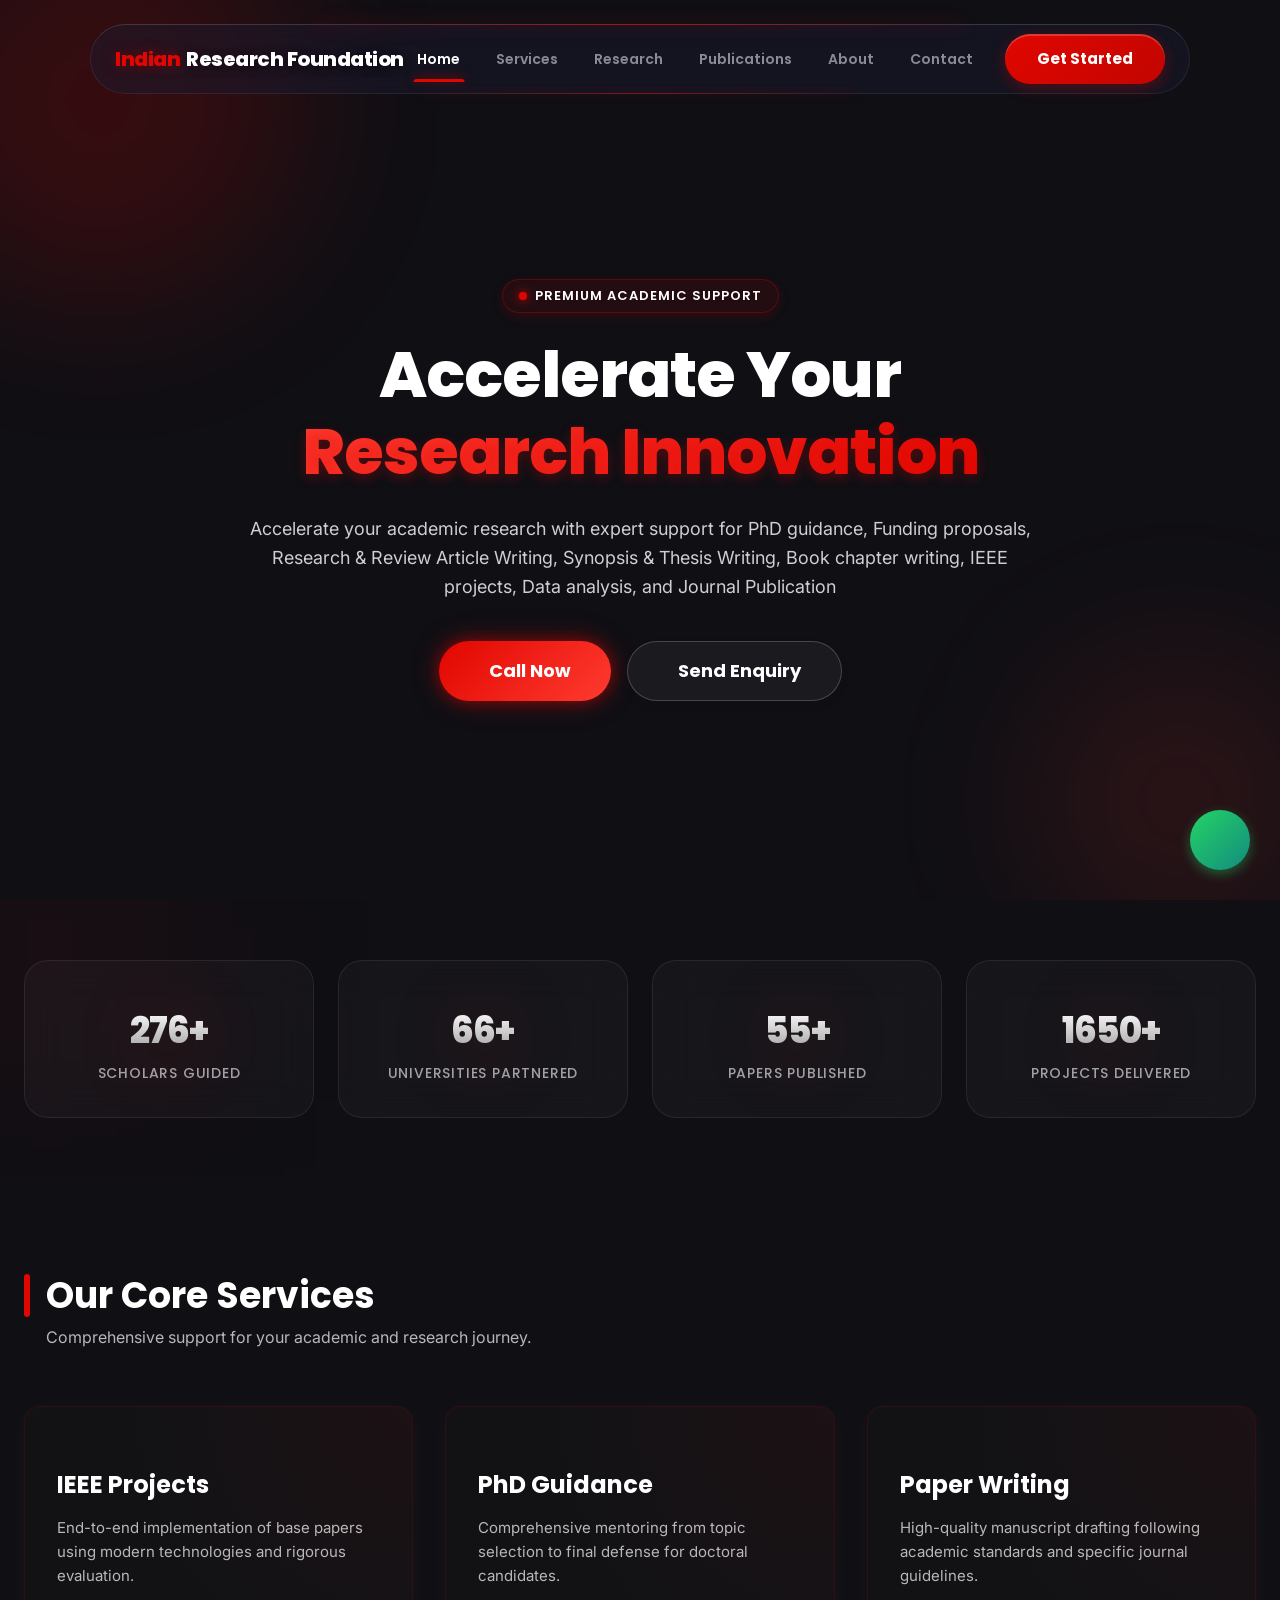
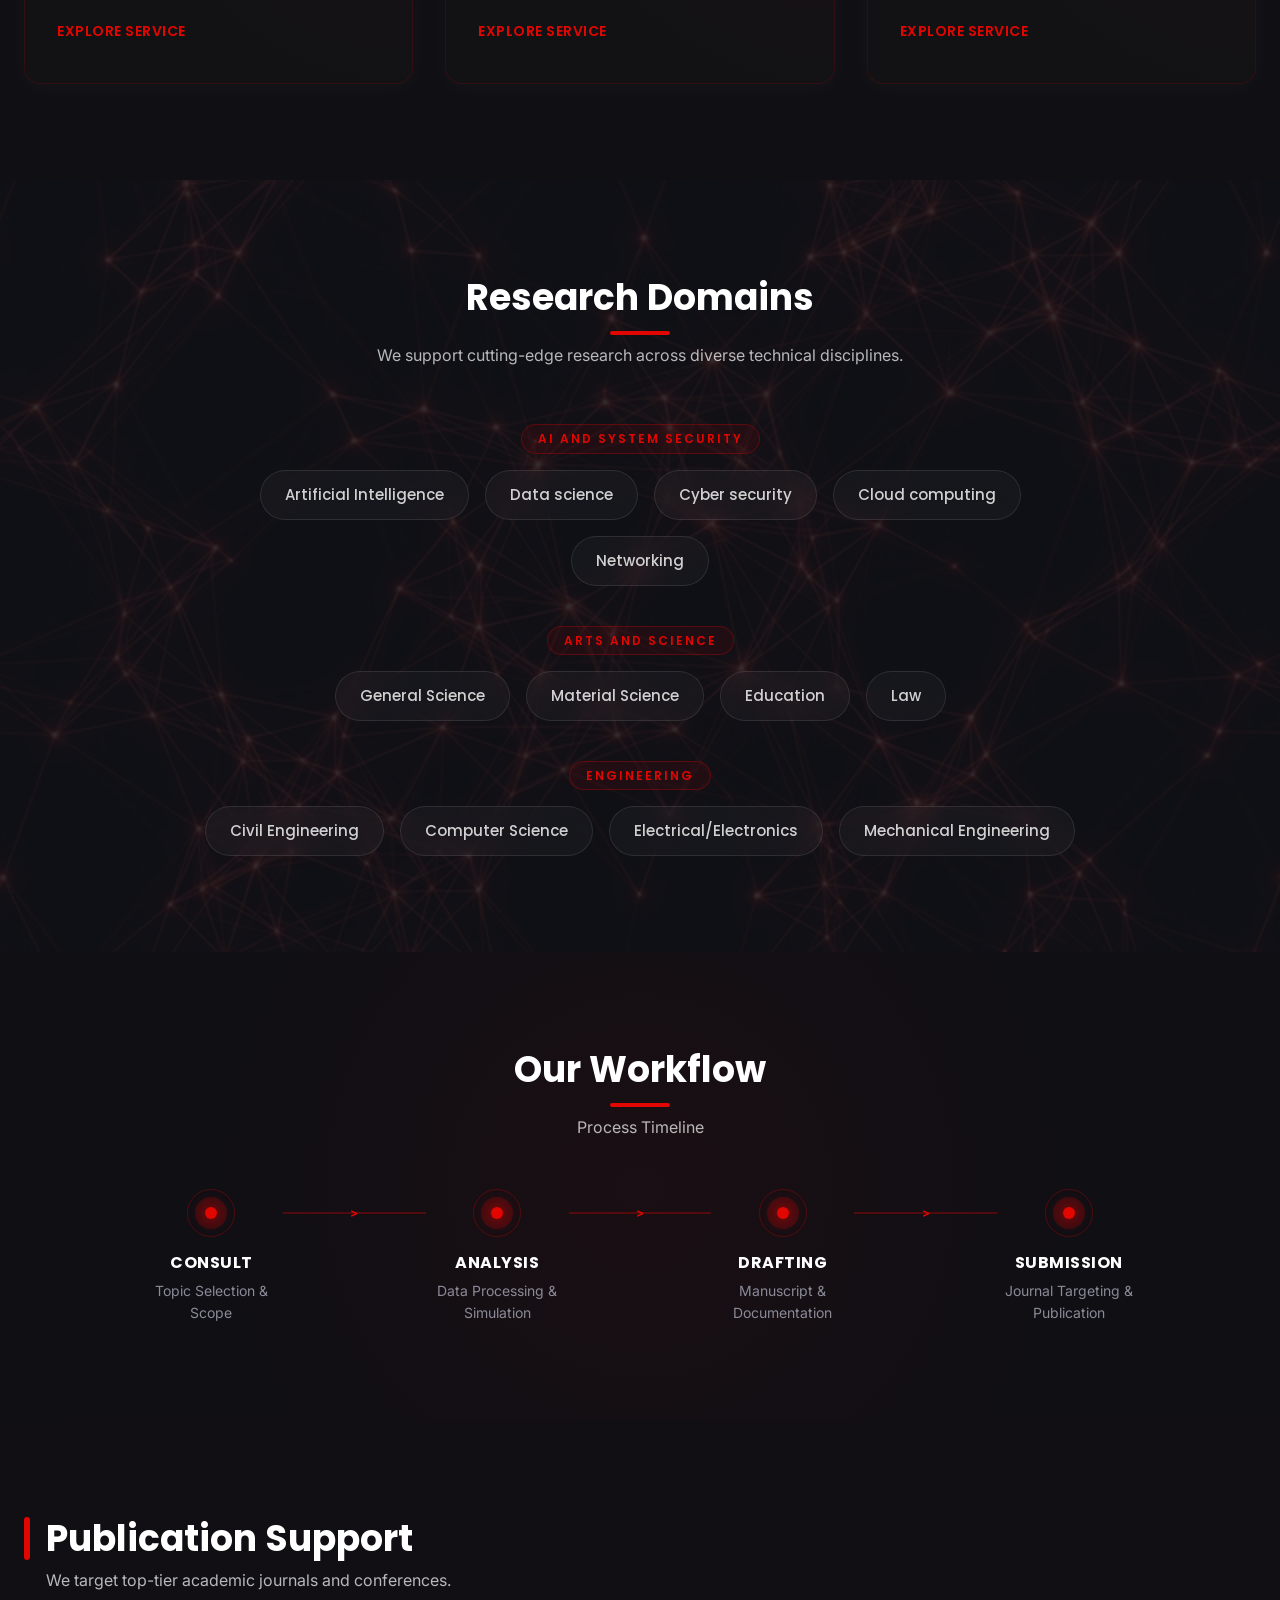
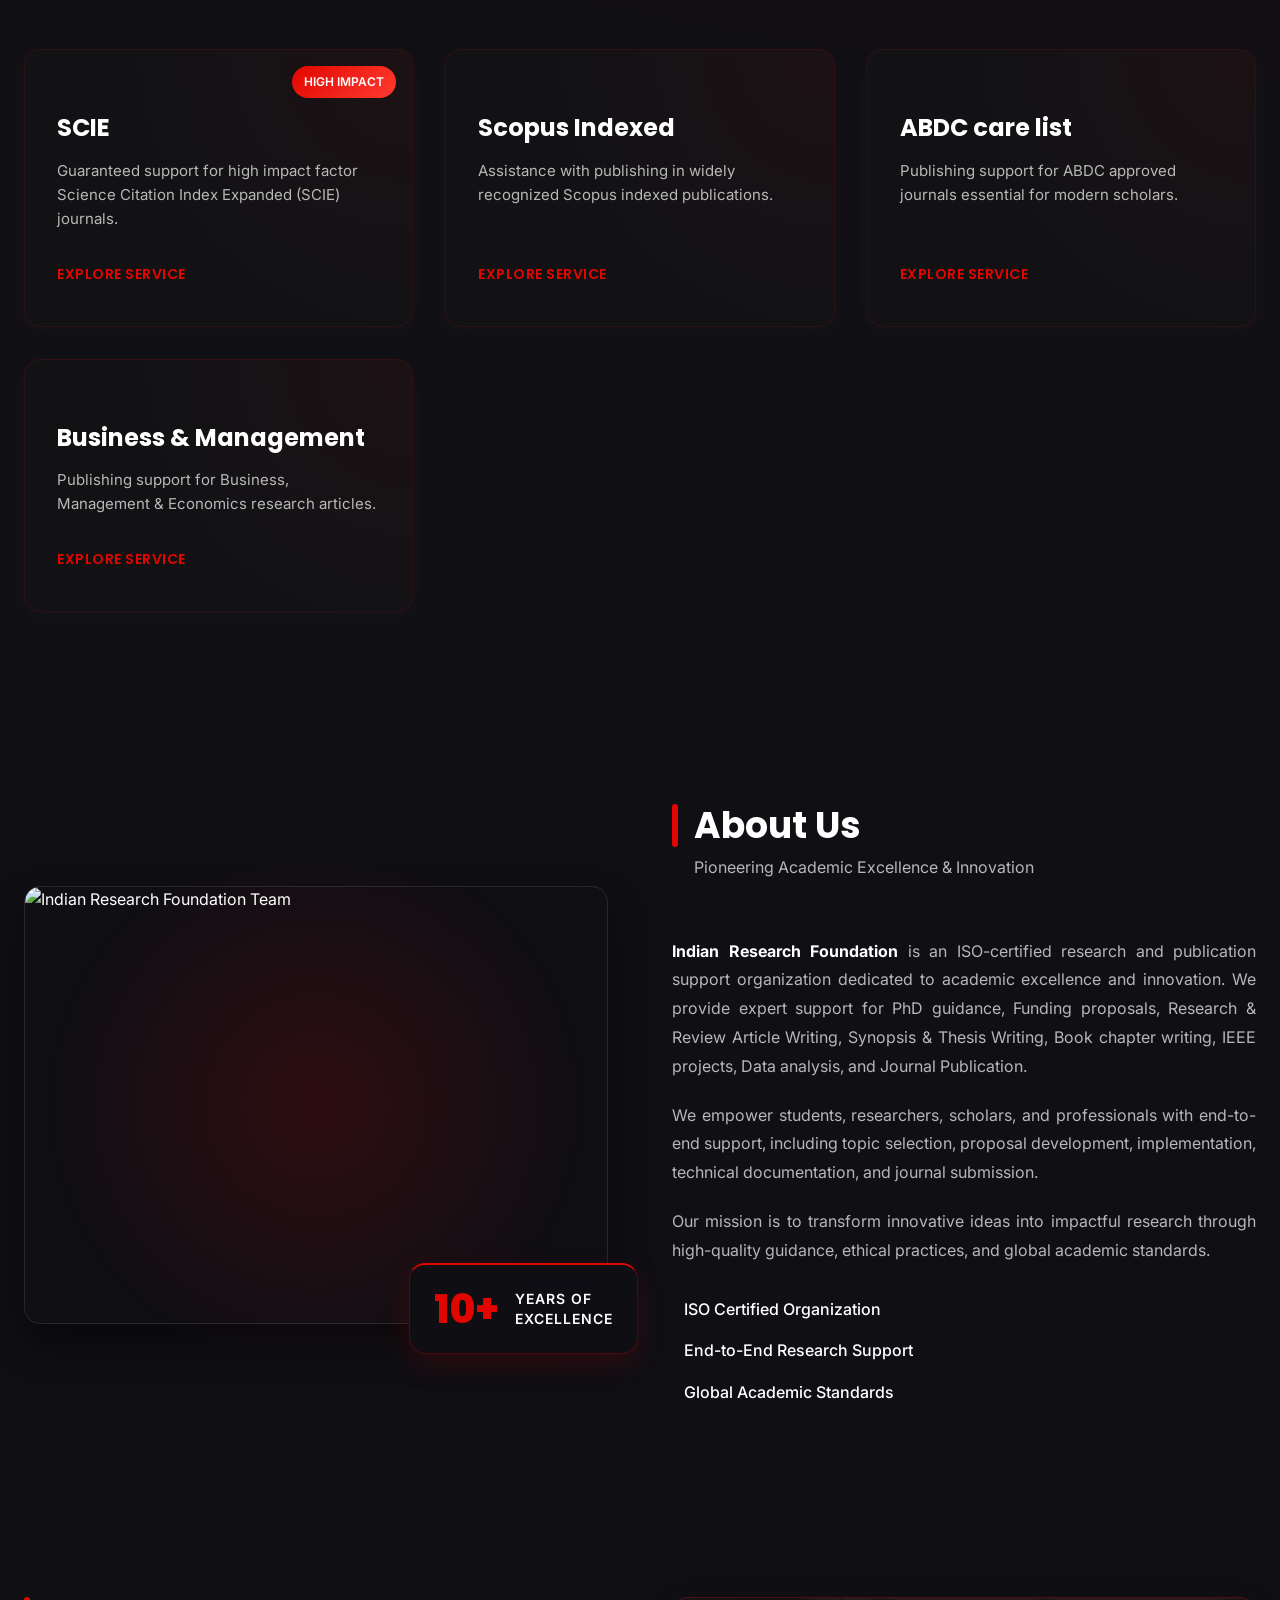
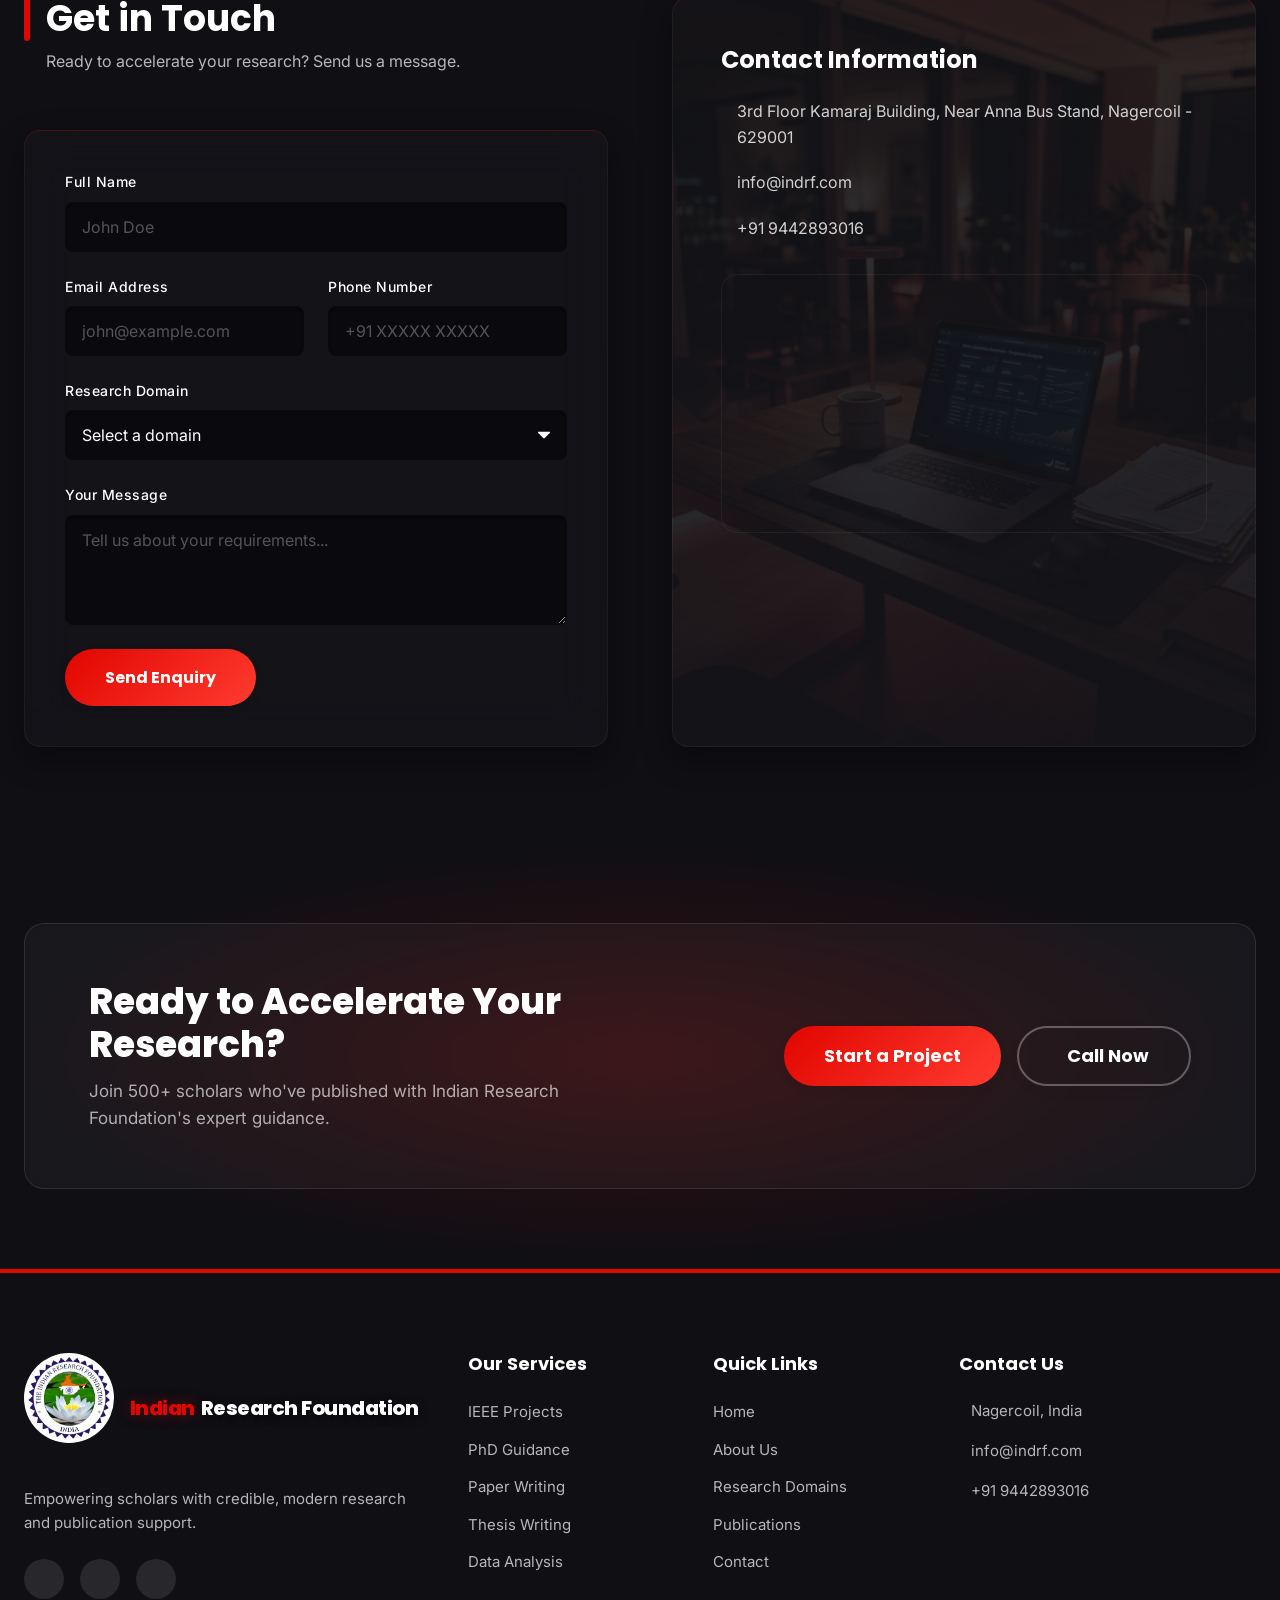
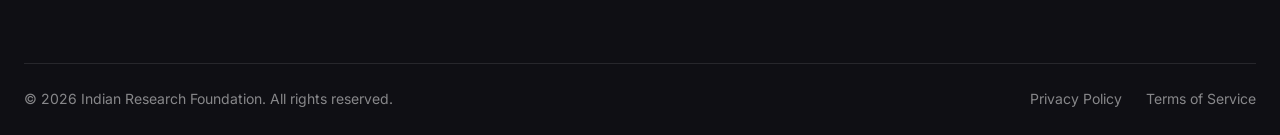
==== index.html @ 6e332ef6 "UI updates: center red line" ====
<!DOCTYPE html>
<html lang="en">

<head>
    <meta charset="UTF-8">
    <meta name="viewport" content="width=device-width, initial-scale=1.0">
    <title>Indian Research Foundation - Research & Development Excellence</title>
    <meta name="description"
        content="Empowering Research. Publishing Excellence. IEEE Projects, Journal Publication, PhD Guidance, Thesis Writing.">

    <!-- Google Fonts -->
    <link rel="preconnect" href="https://fonts.googleapis.com">
    <link rel="preconnect" href="https://fonts.gstatic.com" crossorigin>
    <link
        href="https://fonts.googleapis.com/css2?family=Inter:wght@400;500;600&family=Poppins:wght@400;600;700;800&display=swap"
        rel="stylesheet">

    <!-- Phosphor Icons -->
    <script src="https://unpkg.com/@phosphor-icons/web"></script>

    <!-- AOS CSS for Animations -->
    <link href="https://unpkg.com/aos@2.3.1/dist/aos.css" rel="stylesheet">

    <!-- Swiper CSS for Carousel -->
    <link rel="stylesheet" href="https://cdn.jsdelivr.net/npm/swiper@11/swiper-bundle.min.css" />

    <!-- Custom CSS -->
    <link rel="stylesheet" href="styles.css">

    <!-- Favicon -->
    <link rel="icon" type="image/jpeg" href="assets/Indian%20Research%20Foundation%20Logo.jpg">
</head>

<body>

    <!-- Scroll Progress Bar (Zeigarnik Effect) -->
    <div id="scroll-progress"></div>

    <!-- Section 1: Navigation Bar -->
    <header class="navbar" id="navbar">
        <div class="container nav-container">
            <a href="#" class="brand-logo">
                <span class="primary">Indian</span>
                <span class="secondary">Research Foundation</span>
            </a>
            <nav class="nav-links" id="nav-links">
                <a href="#home" class="active"><i class="ph ph-house"></i> Home</a>
                <a href="#services"><i class="ph ph-gear"></i> Services</a>
                <a href="#research"><i class="ph ph-flask"></i> Research</a>
                <a href="#publications"><i class="ph ph-book-open"></i> Publications</a>
                <a href="#about"><i class="ph ph-info"></i> About</a>
                <a href="#contact"><i class="ph ph-envelope-simple"></i> Contact</a>
                <a href="#contact" class="btn btn-primary d-mobile">Get Started</a>
            </nav>
            <a href="#contact" class="btn btn-primary d-desktop">Get Started</a>
            <button class="menu-toggle" id="menu-toggle" aria-label="Toggle Menu">
                <i class="ph ph-list"></i>
            </button>
        </div>
    </header>

    <main>
        <!-- Section 2: Hero Section -->
        <section id="home" class="hero-section">
            <video autoplay loop muted playsinline class="hero-video">
                <source src="assets/hero_video_.mp4" type="video/mp4">
            </video>
            <div class="hero-overlay"></div>
            <!-- Decorative Elements -->
            <div class="hero-glow shape-1"></div>
            <div class="hero-glow shape-2"></div>
            <div class="container hero-container">
                <div class="hero-content">
                    <div class="hero-badge" data-aos="fade-down" data-aos-delay="200">
                        <span class="pulse-dot"></span> Premium Academic Support
                    </div>
                    <h1 class="hero-title" data-aos="fade-up" data-aos-delay="400">Accelerate Your <span
                            class="text-gradient">Research Innovation</span></h1>
                    <p class="hero-subtitle" data-aos="fade-up" data-aos-delay="600">Accelerate your academic research
                        with expert support for PhD guidance, Funding proposals, Research & Review Article Writing,
                        Synopsis & Thesis Writing, Book chapter writing, IEEE projects, Data analysis, and Journal
                        Publication</p>
                    <div class="hero-actions" data-aos="fade-up" data-aos-delay="800">
                        <a href="tel:+916380042260" class="btn btn-primary btn-large btn-glow"><i
                                class="ph ph-phone"></i> Call
                            Now</a>
                        <a href="#contact" class="btn btn-outline btn-large glass-btn"><i class="ph ph-envelope"></i>
                            Send
                            Enquiry</a>
                    </div>
                </div>
            </div>
        </section>

        <!-- Section 2.5: Statistics Grid (Modern 2026 Style) -->
        <section class="stats-grid-section">
            <div class="container">
                <div class="stats-grid">
                    <!-- Stat Card 1 -->
                    <div class="stat-card" data-aos="fade-up" data-aos-delay="100">
                        <div class="stat-icon-glow"></div>
                        <i class="ph ph-student stat-card-icon"></i>
                        <div class="stat-card-content">
                            <h3 class="stat-number"><span class="counter" data-target="500">0</span>+</h3>
                            <p class="stat-label">Scholars Guided</p>
                        </div>
                    </div>
                    <!-- Stat Card 2 -->
                    <div class="stat-card" data-aos="fade-up" data-aos-delay="200">
                        <div class="stat-icon-glow"></div>
                        <i class="ph ph-graduation-cap stat-card-icon"></i>
                        <div class="stat-card-content">
                            <h3 class="stat-number"><span class="counter" data-target="120">0</span>+</h3>
                            <p class="stat-label">Universities Partnered</p>
                        </div>
                    </div>
                    <!-- Stat Card 3 -->
                    <div class="stat-card" data-aos="fade-up" data-aos-delay="300">
                        <div class="stat-icon-glow"></div>
                        <i class="ph ph-article stat-card-icon"></i>
                        <div class="stat-card-content">
                            <h3 class="stat-number"><span class="counter" data-target="100">0</span>+</h3>
                            <p class="stat-label">Papers Published</p>
                        </div>
                    </div>
                    <!-- Stat Card 4 -->
                    <div class="stat-card" data-aos="fade-up" data-aos-delay="400">
                        <div class="stat-icon-glow"></div>
                        <i class="ph ph-projector-screen stat-card-icon"></i>
                        <div class="stat-card-content">
                            <h3 class="stat-number"><span class="counter" data-target="3000">0</span>+</h3>
                            <p class="stat-label">Projects Delivered</p>
                        </div>
                    </div>
                </div>
            </div>
        </section>


        <!-- Section 3: Services Grid -->
        <section id="services" class="services-section section-padding">
            <div class="container">
                <div class="section-header dark-header" data-aos="fade-up">
                    <h2 class="section-title">Our Core Services</h2>
                    <p class="section-desc">Comprehensive support for your academic and research journey.</p>
                </div>

                <div class="services-grid">
                    <!-- Service Card 1 -->
                    <div class="service-card" data-aos="fade-up" data-aos-delay="100">
                        <div class="service-body">
                            <div class="service-icon-wrapper">
                                <i class="ph ph-code service-icon"></i>
                            </div>
                            <h3>IEEE Projects</h3>
                            <p>End-to-end implementation of base papers using modern technologies and rigorous
                                evaluation.</p>
                            <a href="#" class="card-link">EXPLORE SERVICE <i class="ph ph-arrow-right"></i></a>
                        </div>
                    </div>
                    <!-- Service Card 2 -->
                    <div class="service-card" data-aos="fade-up" data-aos-delay="200">
                        <div class="service-body">
                            <div class="service-icon-wrapper">
                                <i class="ph ph-graduation-cap service-icon"></i>
                            </div>
                            <h3>PhD Guidance</h3>
                            <p>Comprehensive mentoring from topic selection to final defense for doctoral candidates.
                            </p>
                            <a href="#" class="card-link">EXPLORE SERVICE <i class="ph ph-arrow-right"></i></a>
                        </div>
                    </div>
                    <!-- Service Card 3 -->
                    <div class="service-card" data-aos="fade-up" data-aos-delay="300">
                        <div class="service-body">
                            <div class="service-icon-wrapper">
                                <i class="ph ph-article service-icon"></i>
                            </div>
                            <h3>Paper Writing</h3>
                            <p>High-quality manuscript drafting following academic standards and specific journal
                                guidelines.</p>
                            <a href="#" class="card-link">EXPLORE SERVICE <i class="ph ph-arrow-right"></i></a>
                        </div>
                    </div>
                </div>
            </div>
        </section>

        <!-- Section 4: Research Domains -->
        <section id="research" class="research-section section-padding">
            <div class="container">
                <div class="section-header dark-header text-center" data-aos="fade-up">
                    <h2 class="section-title">Research Domains</h2>
                    <p class="section-desc">We support cutting-edge research across diverse technical disciplines.</p>
                </div>
                <!-- Grouped domain chips (Miller's Law — chunked into 3 groups of ~4) -->
                <div class="domain-groups">
                    <div class="domain-group" data-aos="fade-up" data-aos-delay="100">
                        <span class="domain-group-label">AI and System security</span>
                        <div class="domain-chips">
                            <span class="chip">Artificial Intelligence</span>
                            <span class="chip">Data science</span>
                            <span class="chip">Cyber security</span>
                            <span class="chip">Cloud computing</span>
                            <span class="chip">Networking</span>
                        </div>
                    </div>
                    <div class="domain-group" data-aos="fade-up" data-aos-delay="200">
                        <span class="domain-group-label">Arts and Science</span>
                        <div class="domain-chips">
                            <span class="chip">General Science</span>
                            <span class="chip">Material Science</span>
                            <span class="chip">Education</span>
                            <span class="chip">Law</span>
                        </div>
                    </div>
                    <div class="domain-group" data-aos="fade-up" data-aos-delay="300">
                        <span class="domain-group-label">Engineering</span>
                        <div class="domain-chips">
                            <span class="chip">Civil Engineering</span>
                            <span class="chip">Computer Science</span>
                            <span class="chip">Electrical/Electronics</span>
                            <span class="chip">Mechanical Engineering</span>
                        </div>
                    </div>
                </div>
            </div>
        </section>

        <!-- Section 5: Research Process -->
        <section id="process" class="process-section section-padding">
            <div class="container">
                <div class="section-header dark-header text-center" data-aos="fade-up">
                    <h2 class="section-title">Our Workflow</h2>
                    <p class="section-desc">Process Timeline</p>
                </div>
                <div class="process-stepper">
                    <div class="step" data-aos="fade-up" data-aos-delay="100">
                        <div class="step-dot-wrapper">
                            <div class="step-dot"></div>
                        </div>
                        <h4 class="step-title" style="text-transform: uppercase;">CONSULT</h4>
                        <p class="step-desc">Topic Selection & Scope</p>
                    </div>
                    <div class="step-connector"></div>
                    <div class="step" data-aos="fade-up" data-aos-delay="200">
                        <div class="step-dot-wrapper">
                            <div class="step-dot"></div>
                        </div>
                        <h4 class="step-title" style="text-transform: uppercase;">ANALYSIS</h4>
                        <p class="step-desc">Data Processing & Simulation</p>
                    </div>
                    <div class="step-connector"></div>
                    <div class="step" data-aos="fade-up" data-aos-delay="300">
                        <div class="step-dot-wrapper">
                            <div class="step-dot"></div>
                        </div>
                        <h4 class="step-title" style="text-transform: uppercase;">DRAFTING</h4>
                        <p class="step-desc">Manuscript & Documentation</p>
                    </div>
                    <div class="step-connector"></div>
                    <div class="step" data-aos="fade-up" data-aos-delay="400">
                        <div class="step-dot-wrapper">
                            <div class="step-dot"></div>
                        </div>
                        <h4 class="step-title" style="text-transform: uppercase;">SUBMISSION</h4>
                        <p class="step-desc">Journal Targeting & Publication</p>
                    </div>
                </div>
            </div>
        </section>

        <!-- Section 6: Publication Support -->
        <section id="publications" class="publication-section section-padding">
            <div class="container">
                <div class="section-header dark-header" data-aos="fade-up">
                    <h2 class="section-title">Publication Support</h2>
                    <p class="section-desc">We target top-tier academic journals and conferences.</p>
                </div>

                <div class="pub-grid">
                    <div class="pub-card service-card" data-aos="fade-up" data-aos-delay="100">
                        <span class="pub-tag">High Impact</span>
                        <div class="service-body">
                            <div class="service-icon-wrapper">
                                <i class="ph ph-books service-icon"></i>
                            </div>
                            <h3>SCIE</h3>
                            <p>Guaranteed support for high impact factor Science Citation Index Expanded (SCIE)
                                journals.</p>
                            <a href="#" class="card-link">EXPLORE SERVICE <i class="ph ph-arrow-right"></i></a>
                        </div>
                    </div>
                    <div class="pub-card service-card" data-aos="fade-up" data-aos-delay="200">
                        <div class="service-body">
                            <div class="service-icon-wrapper">
                                <i class="ph ph-globe service-icon"></i>
                            </div>
                            <h3>Scopus Indexed</h3>
                            <p>Assistance with publishing in widely recognized Scopus indexed publications.</p>
                            <a href="#" class="card-link">EXPLORE SERVICE <i class="ph ph-arrow-right"></i></a>
                        </div>
                    </div>
                    <div class="pub-card service-card" data-aos="fade-up" data-aos-delay="300">
                        <div class="service-body">
                            <div class="service-icon-wrapper">
                                <i class="ph ph-certificate service-icon"></i>
                            </div>
                            <h3>ABDC care list</h3>
                            <p>Publishing support for ABDC approved journals essential for modern scholars.</p>
                            <a href="#" class="card-link">EXPLORE SERVICE <i class="ph ph-arrow-right"></i></a>
                        </div>
                    </div>
                    <div class="pub-card service-card" data-aos="fade-up" data-aos-delay="400">
                        <div class="service-body">
                            <div class="service-icon-wrapper">
                                <i class="ph ph-chart-line-up service-icon"></i>
                            </div>
                            <h3>Business & Management</h3>
                            <p>Publishing support for Business, Management & Economics research articles.</p>
                            <a href="#" class="card-link">EXPLORE SERVICE <i class="ph ph-arrow-right"></i></a>
                        </div>
                    </div>
                </div>
            </div>
        </section>

        <!-- Section 7: About Us -->
        <section id="about" class="about-section section-padding">
            <div class="container">
                <div class="about-grid">
                    <div class="about-image-wrapper" data-aos="fade-right">
                        <div class="about-image-glow"></div>
                        <img src="https://images.unsplash.com/photo-1522202176988-66273c2fd55f?ixlib=rb-4.0.3&auto=format&fit=crop&w=800&q=80"
                            alt="Indian Research Foundation Team" class="about-image">
                        <!-- Decorative element -->
                        <div class="about-experience-badge">
                            <span class="exp-years">10+</span>
                            <span class="exp-text">Years of<br>Excellence</span>
                        </div>
                    </div>
                    <div class="about-text-content" data-aos="fade-left">
                        <div class="section-header dark-header">
                            <h2 class="section-title">About Us</h2>
                            <p class="section-desc">Pioneering Academic Excellence & Innovation</p>
                        </div>
                        <div class="about-description">
                            <p>
                                <strong>Indian Research Foundation</strong> is an ISO-certified research and publication
                                support organization dedicated to academic excellence and innovation. We provide expert
                                support for PhD guidance, Funding proposals, Research & Review Article Writing, Synopsis
                                & Thesis Writing, Book chapter writing, IEEE projects, Data analysis, and Journal
                                Publication.
                            </p>
                            <p>
                                We empower students, researchers, scholars, and professionals with end-to-end support,
                                including topic selection, proposal development, implementation, technical
                                documentation, and journal submission.
                            </p>
                            <p>
                                Our mission is to transform innovative ideas into impactful research through
                                high-quality guidance, ethical practices, and global academic standards.
                            </p>
                        </div>
                        <div class="about-features">
                            <div class="feature-item">
                                <i class="ph-fill ph-check-circle"></i>
                                <span>ISO Certified Organization</span>
                            </div>
                            <div class="feature-item">
                                <i class="ph-fill ph-check-circle"></i>
                                <span>End-to-End Research Support</span>
                            </div>
                            <div class="feature-item">
                                <i class="ph-fill ph-check-circle"></i>
                                <span>Global Academic Standards</span>
                            </div>
                        </div>
                    </div>
                </div>
            </div>
        </section>

        <!-- Section 8: Contact Section -->
        <section id="contact" class="contact-section section-padding">
            <div class="container">
                <div class="contact-grid">
                    <div class="contact-form-wrapper" data-aos="fade-right">
                        <div class="section-header dark-header">
                            <h2 class="section-title">Get in Touch</h2>
                            <p class="section-desc">Ready to accelerate your research? Send us a message.</p>
                        </div>
                        <form class="contact-form" id="contactForm" onsubmit="return false">
                            <div class="form-group">
                                <label for="name">Full Name</label>
                                <input type="text" id="name" required placeholder="John Doe">
                            </div>
                            <div class="form-grid">
                                <div class="form-group">
                                    <label for="email">Email Address</label>
                                    <input type="email" id="email" required placeholder="john@example.com">
                                </div>
                                <div class="form-group">
                                    <label for="phone">Phone Number</label>
                                    <input type="tel" id="phone" required placeholder="+91 XXXXX XXXXX">
                                </div>
                            </div>
                            <div class="form-group">
                                <label for="domain">Research Domain</label>
                                <select id="domain" required>
                                    <option value="" disabled selected>Select a domain</option>
                                    <option value="cs">Computer Science & IT</option>
                                    <option value="ec">Electronics & Communication</option>
                                    <option value="ee">Electrical Engineering</option>
                                    <option value="civil">Civil Engineering</option>
                                    <option value="mech">Mechanical Engineering</option>
                                    <option value="other">Other/Interdisciplinary</option>
                                </select>
                            </div>
                            <div class="form-group">
                                <label for="message">Your Message</label>
                                <textarea id="message" rows="4" required
                                    placeholder="Tell us about your requirements..."></textarea>
                            </div>
                            <button type="submit" class="btn btn-primary btn-submit">Send Enquiry</button>
                        </form>
                    </div>

                    <div class="contact-info-wrapper" data-aos="fade-left">
                        <div class="info-card">
                            <h3>Contact Information</h3>
                            <ul class="info-list">
                                <li>
                                    <i class="ph ph-map-pin"></i>
                                    <span>3rd Floor Kamaraj Building, Near Anna Bus Stand, Nagercoil - 629001</span>
                                </li>
                                <li>
                                    <i class="ph ph-envelope"></i>
                                    <a href="mailto:info@indrf.com">info@indrf.com</a>
                                </li>
                                <li>
                                    <i class="ph ph-phone"></i>
                                    <a href="tel:+919442893016">+91 9442893016</a>
                                </li>
                            </ul>

                            <div class="map-container mt-4">
                                <iframe
                                    src="https://www.google.com/maps/embed?pb=!1m18!1m12!1m3!1d4696.431447111168!2d77.43129277686762!3d8.181349389415782!2m3!1f0!2f0!3f0!3m2!1i1024!2i768!4f13.1!3m3!1m2!1s0x3b04f755b97f5ee3%3A0x9c50f6c06043ed02!2sEKADD%20TECH!5e0!3m2!1sen!2sin!4v1772619800740!5m2!1sen!2sin"
                                    width="100%" height="250" style="border:0;" allowfullscreen="" loading="lazy"
                                    referrerpolicy="no-referrer-when-downgrade"
                                    title="Indian Research Foundation Location"></iframe>
                            </div>
                        </div>
                    </div>
                </div>
            </div>
        </section>
    </main>

    <!-- Pre-Footer CTA Banner (Peak-End Rule) -->
    <section class="prefooter-cta">
        <div class="container">
            <div class="prefooter-inner" data-aos="fade-up">
                <div class="prefooter-text">
                    <h2>Ready to Accelerate Your Research?</h2>
                    <p>Join 500+ scholars who've published with Indian Research Foundation's expert guidance.</p>
                </div>
                <div class="prefooter-actions">
                    <a href="#contact" class="btn btn-primary btn-large">Start a Project</a>
                    <a href="tel:+919442893016" class="btn btn-outline-light btn-large"><i class="ph ph-phone"></i> Call
                        Now</a>
                </div>
            </div>
        </div>
    </section>

    <!-- Section 9: Footer -->
    <footer class="footer">
        <div class="container">
            <div class="footer-grid">
                <div class="footer-col brand-col">
                    <a href="#" class="brand-logo footer-logo">
                        <img src="assets/Indian Research Foundation Logo.jpg" alt="Indian Research Foundation Logo"
                            class="footer-logo-img">
                        <div class="footer-brand-text">
                            <span class="primary">Indian</span>
                            <span class="secondary">Research Foundation</span>
                        </div>
                    </a>
                    <p class="footer-desc">Empowering scholars with credible, modern research and publication support.
                    </p>
                    <div class="social-links">
                        <a href="#" aria-label="LinkedIn"><i class="ph ph-linkedin-logo"></i></a>
                        <a href="#" aria-label="Instagram"><i class="ph ph-instagram-logo"></i></a>
                        <a href="#" aria-label="YouTube"><i class="ph ph-youtube-logo"></i></a>
                    </div>
                </div>

                <div class="footer-col">
                    <h4>Our Services</h4>
                    <ul class="footer-links">
                        <li><a href="#">IEEE Projects</a></li>
                        <li><a href="#">PhD Guidance</a></li>
                        <li><a href="#">Paper Writing</a></li>
                        <li><a href="#">Thesis Writing</a></li>
                        <li><a href="#">Data Analysis</a></li>
                    </ul>
                </div>

                <div class="footer-col">
                    <h4>Quick Links</h4>
                    <ul class="footer-links">
                        <li><a href="#home">Home</a></li>
                        <li><a href="#about">About Us</a></li>
                        <li><a href="#research">Research Domains</a></li>
                        <li><a href="#publications">Publications</a></li>
                        <li><a href="#contact">Contact</a></li>
                    </ul>
                </div>

                <div class="footer-col">
                    <h4>Contact Us</h4>
                    <ul class="footer-contact">
                        <li><i class="ph ph-map-pin"></i> Nagercoil, India</li>
                        <li><i class="ph ph-envelope"></i> info@indrf.com</li>
                        <li><i class="ph ph-phone"></i> +91 9442893016</li>
                    </ul>
                </div>
            </div>

            <div class="footer-bottom">
                <p>&copy; 2026 Indian Research Foundation. All rights reserved.</p>
                <div class="footer-legal">
                    <a href="#">Privacy Policy</a>
                    <a href="#">Terms of Service</a>
                </div>
            </div>
        </div>
    </footer>

    <!-- Floating WhatsApp Icon -->
    <a href="https://wa.me/919442893016" class="floating-whatsapp" target="_blank" rel="noopener noreferrer"
        aria-label="Chat on WhatsApp">
        <i class="ph ph-whatsapp-logo"></i>
    </a>

    <!-- Scripts -->
    <!-- AOS JS -->
    <script src="https://unpkg.com/aos@2.3.1/dist/aos.js"></script>
    <!-- Swiper JS -->
    <script src="https://cdn.jsdelivr.net/npm/swiper@11/swiper-bundle.min.js"></script>
    <!-- Custom JS -->
    <script src="script.js"></script>
</body>

</html>
---- styles.css ----
/* =========================================================================
   1. CSS Variables & Reset
   ========================================================================= */
:root {
    /* Color Palette */
    --clr-primary-red: #E10600;
    --clr-primary-red-hover: #B30500;
    --clr-charcoal: #0F0F14;
    --clr-dark-grey: #1A1A24;
    --clr-warm-white: #F7F8FA;
    --clr-soft-grey: #8A8A98;
    --clr-white: #FFFFFF;
    --clr-border: #E5E7EB;
    --clr-gradient: linear-gradient(135deg, #E10600, #FF3B30);

    /* Typography */
    --font-primary: 'Poppins', sans-serif;
    --font-body: 'Inter', sans-serif;
    --font-quote: 'Inter', sans-serif;

    /* Animation & Shadows */
    --transition: 0.3s ease-in-out;
    --transition-fast: 0.15s ease-out;
    --shadow-sm: 0 4px 12px rgba(0, 0, 0, 0.05);
    --shadow-md: 0 12px 24px rgba(0, 0, 0, 0.08);
    --shadow-hover: 0 20px 40px rgba(225, 6, 0, 0.15);
    --radius-main: 16px;
}

* {
    margin: 0;
    padding: 0;
    box-sizing: border-box;
}

html {
    scroll-behavior: smooth;
    scroll-padding-top: 72px;
    /* Accounts for fixed navbar */
    overflow-x: hidden;
    width: 100%;
}

body {
    font-family: var(--font-body);
    font-size: 16px;
    line-height: 1.6;
    color: var(--clr-white);
    background-color: var(--clr-charcoal);
    background-image: radial-gradient(circle at top right, rgba(225, 6, 0, 0.05) 0%, transparent 60%),
        radial-gradient(circle at bottom left, rgba(225, 6, 0, 0.03) 0%, transparent 50%);
    overflow-x: hidden;
    width: 100%;
    position: relative;
}

/* =========================================================================
   2. Global Typography & Utilities
   ========================================================================= */
h1,
h2,
h3,
h4,
h5,
h6 {
    font-family: var(--font-primary);
    line-height: 1.2;
    font-weight: 700;
}

a {
    text-decoration: none;
    color: inherit;
    transition: var(--transition);
}

img {
    max-width: 100%;
    height: auto;
    display: block;
}

.container {
    max-width: 1440px;
    margin: 0 auto;
    padding: 0 24px;
}

@media (max-width: 480px) {
    .container {
        padding: 0 16px;
    }
}

/* Glassmorphism Utilities */
.glass-panel {
    background: rgba(255, 255, 255, 0.03);
    backdrop-filter: blur(16px);
    -webkit-backdrop-filter: blur(16px);
    border: 1px solid rgba(255, 255, 255, 0.05);
    border-radius: var(--radius-main);
}

.glass-panel-light {
    background: rgba(255, 255, 255, 0.8);
    backdrop-filter: blur(16px);
    -webkit-backdrop-filter: blur(16px);
    border: 1px solid rgba(255, 255, 255, 0.4);
    border-radius: var(--radius-main);
}

.section-padding {
    padding: 96px 0;
}

@media (max-width: 768px) {
    .section-padding {
        padding: 64px 0;
    }
    .section-header {
        margin-bottom: 48px;
    }
}

@media (max-width: 480px) {
    .section-padding {
        padding: 48px 0;
    }
    .section-header {
        margin-bottom: 32px;
    }
}

.section-header {
    text-align: left;
    margin-bottom: 56px;
}

.section-header.text-left {
    text-align: left;
}

.section-header.text-center {
    display: flex;
    flex-direction: column;
    align-items: center;
    text-align: center;
}

.section-title {
    font-size: clamp(28px, 4vw, 36px);
    font-weight: 700;
    margin-bottom: 8px;
    color: var(--clr-white); /* Default to white for dark backgrounds */
    display: flex;
    flex-direction: row;
    justify-content: flex-start;
    align-items: center;
    gap: 16px;
    text-align: left;
}

.section-title::before {
    content: '';
    display: block;
    height: 1.2em;
    width: 6px;
    border-radius: 4px;
    background: var(--clr-primary-red);
    flex-shrink: 0;
}

/* Dark sections should have white text by default */
.dark-header .section-title {
    color: var(--clr-white);
}

.dark-header .section-title {
    color: var(--clr-white);
}

.section-desc {
    font-size: 16px;
    color: var(--clr-soft-grey);
    max-width: 800px;
    margin-left: 22px; /* 6px bar + 16px gap */
}

.dark-header .section-desc {
    color: rgba(255, 255, 255, 0.7);
}

.section-header.text-center .section-title {
    flex-direction: column;
    gap: 12px;
}

.section-header.text-center .section-title::before {
    display: none;
}

.section-header.text-center .section-title::after {
    content: '';
    display: block;
    height: 4px;
    width: 60px;
    border-radius: 4px;
    background: var(--clr-primary-red);
}

.section-header.text-center .section-desc {
    margin-left: 0;
    text-align: center;
}

/* Buttons */
.btn {
    display: inline-flex;
    align-items: center;
    justify-content: center;
    padding: 16px 36px;
    border-radius: 60px;
    /* More pronounced pill shape */
    font-family: var(--font-primary);
    font-weight: 700;
    /* Bolder text */
    font-size: 16px;
    cursor: pointer;
    transition: var(--transition-fast);
    border: 2px solid transparent;
    box-shadow: var(--shadow-sm);
    gap: 10px;
    /* Space between icon and text */
    flex-shrink: 0;
    white-space: nowrap;
}

.btn i {
    font-size: 20px;
    /* Slightly larger icons */
}

.btn-large {
    padding: 18px 40px;
    font-size: 18px;
    height: 60px;
}

.btn-primary {
    background: var(--clr-gradient);
    color: var(--clr-white);
    border: none;
}

.btn-primary:hover {
    transform: translateY(-2px);
    box-shadow: 0 8px 24px rgba(225, 6, 0, 0.4);
}

.btn-outline {
    background-color: rgba(255, 255, 255, 0.05);
    /* Slightly visible background */
    border-color: rgba(255, 255, 255, 0.2);
    color: var(--clr-white);
}

.btn-outline:hover {
    background-color: rgba(255, 255, 255, 0.15);
    border-color: rgba(255, 255, 255, 0.5);
    transform: scale(1.02);
}

/* =========================================================================
   3. Section 1: Navigation Bar
   ========================================================================= */
.navbar {
    position: fixed;
    top: 24px;
    left: 50%;
    transform: translateX(-50%);
    width: 90%;
    max-width: 1100px;
    height: 70px;
    background: linear-gradient(180deg, rgba(30, 30, 36, 0.85) 0%, rgba(15, 15, 20, 0.95) 100%);
    backdrop-filter: blur(28px);
    -webkit-backdrop-filter: blur(28px);
    border: 1px solid rgba(255, 255, 255, 0.08); /* More visible border */
    border-top: 1px solid rgba(255, 255, 255, 0.15); /* Top border shiny */
    border-radius: 50px;
    box-shadow: 0 12px 40px rgba(0, 0, 0, 0.5), inset 0 1px 0 rgba(255, 255, 255, 0.1), 0 0 20px rgba(225, 6, 0, 0.1);
    z-index: 1000;
    transition: var(--transition);
    padding: 0 10px 0 24px; /* Asymmetric padding, right is smaller to nest the button */
}

/* Neon Glows at top and bottom center */
.navbar::before {
    content: '';
    position: absolute;
    top: -1px;
    left: 20%;
    right: 20%;
    height: 1px;
    background: linear-gradient(90deg, transparent, rgba(225, 6, 0, 0.8), transparent);
    box-shadow: 0 0 15px rgba(225, 6, 0, 0.8), 0 0 30px rgba(225, 6, 0, 0.5);
    opacity: 0.8;
    z-index: -1;
    animation: navbar-glow 4s infinite alternate ease-in-out;
}

.navbar::after {
    content: '';
    position: absolute;
    bottom: -1px;
    left: 30%;
    right: 30%;
    height: 1px;
    background: linear-gradient(90deg, transparent, rgba(225, 6, 0, 0.8), transparent);
    box-shadow: 0 0 10px rgba(225, 6, 0, 0.6), 0 0 20px rgba(225, 6, 0, 0.3);
    opacity: 0.6;
    z-index: -1;
    animation: navbar-glow 4s infinite alternate ease-in-out 2s;
}

@keyframes navbar-glow {
    0% {
        opacity: 0.3;
        box-shadow: 0 0 5px rgba(225, 6, 0, 0.3), 0 0 10px rgba(225, 6, 0, 0.1);
    }
    100% {
        opacity: 1;
        box-shadow: 0 0 15px rgba(225, 6, 0, 0.8), 0 0 30px rgba(225, 6, 0, 0.6);
    }
}

.nav-container {
    display: flex;
    justify-content: space-between;
    align-items: center;
    height: 100%;
}

.brand-logo {
    display: flex;
    align-items: center;
    font-family: var(--font-primary);
    font-weight: 800;
    font-size: 20px;
    letter-spacing: -0.5px;
    white-space: nowrap;
    flex-shrink: 0;
    text-shadow: 0 2px 10px rgba(0,0,0,0.5);
}

.brand-logo .primary {
    color: var(--clr-primary-red);
    text-shadow: 0 0 15px rgba(225, 6, 0, 0.4);
}

.brand-logo .secondary {
    color: var(--clr-white);
    margin-left: 6px;
}

@media (max-width: 480px) {
    .brand-logo {
        font-size: 15px;
        white-space: normal;
        flex-wrap: wrap;
    }
}



.footer-logo-img {
    height: 90px;
    width: auto;
    object-fit: contain;
    margin-bottom: 20px;
    /* Removed the filter so the original logo colors show properly */
    background-color: var(--clr-white); /* Add white background to support the white edge */
    border-radius: 50%; /* Make it round */
    padding: 4px; /* Slight padding to border */
}


.nav-links {
    display: flex;
    gap: 28px;
    align-items: center;
    margin-left: auto; /* Push it to the right space */
    margin-right: 28px; /* space between links and button */
}

.nav-links a {
    color: var(--clr-soft-grey);
    font-family: var(--font-primary);
    font-weight: 600;
    font-size: 14px;
    text-transform: capitalize;
    position: relative;
    padding: 6px 4px;
    display: flex;
    align-items: center;
    gap: 8px;
    transition: color 0.3s ease;
    white-space: nowrap;
}

.nav-links a i {
    display: none;
    font-size: 18px;
    color: var(--clr-primary-red);
    opacity: 0.7;
    transition: all 0.3s cubic-bezier(0.175, 0.885, 0.32, 1.275);
}

.nav-links a:hover i,
.nav-links a.active i {
    opacity: 1;
    color: var(--clr-primary-red-hover);
    transform: translateY(-2px) scale(1.1);
    text-shadow: 0 0 10px rgba(225, 6, 0, 0.4);
}

.nav-links a:hover,
.nav-links a.active {
    color: var(--clr-white);
}

.nav-links a::after {
    content: '';
    position: absolute;
    bottom: -6px; /* Drop it lower so it fits well within normal nav padding */
    left: 50%;
    width: 0;
    height: 3px;
    background: var(--clr-primary-red);
    box-shadow: 0 -2px 10px rgba(225, 6, 0, 0.5);
    border-radius: 3px 3px 0 0;
    transition: width 0.3s cubic-bezier(0.4, 0, 0.2, 1);
    transform: translateX(-50%);
}

.nav-links a:hover::after,
.nav-links a.active::after {
    width: 100%;
}

/* Button specifically for the navbar desktop */
.navbar .btn.d-desktop {
    height: 50px;
    padding: 0 32px;
    border-radius: 50px;
    font-size: 15px;
    background: linear-gradient(135deg, #E10600, #C20500);
    box-shadow: inset 0 2px 0 rgba(255, 255, 255, 0.2), 0 4px 15px rgba(225, 6, 0, 0.3);
    border: none;
}

.navbar .btn.d-desktop:hover {
    transform: translateY(-2px);
    box-shadow: inset 0 2px 0 rgba(255, 255, 255, 0.2), 0 8px 25px rgba(225, 6, 0, 0.5);
    background: linear-gradient(135deg, #FF3B30, #E10600);
}

.d-mobile {
    display: none !important;
}

.menu-toggle {
    display: none;
    background: none;
    border: none;
    color: var(--clr-white);
    font-size: 28px;
    cursor: pointer;
}

@media (max-width: 1200px) {
    .nav-links {
        gap: 16px;
        margin-right: 16px;
    }
    
    .nav-links a {
        font-size: 13px;
        padding: 4px;
    }
    
    .brand-logo {
        font-size: 18px;
    }
    
    .navbar .btn.d-desktop {
        padding: 0 20px;
        font-size: 14px;
    }
}

@media (max-width: 992px) {
    .navbar {
        width: 95%;
        height: 64px;
        top: 16px;
    }
    
    .d-desktop {
        display: none;
    }

    .d-mobile {
        display: inline-flex !important;
    }

    .menu-toggle {
        display: block;
    }

    .nav-links {
        position: fixed;
        top: 80px;
        right: -100%;
        width: 100%;
        max-width: 320px;
        height: calc(100vh - 80px);
        background: rgba(15, 15, 20, 0.95);
        backdrop-filter: blur(24px);
        -webkit-backdrop-filter: blur(24px);
        border-left: 1px solid rgba(255, 255, 255, 0.05);
        flex-direction: column;
        align-items: flex-start;
        padding: 40px 24px;
        transition: right 0.4s cubic-bezier(0.16, 1, 0.3, 1);
        box-shadow: -10px 0 30px rgba(0, 0, 0, 0.3);
        gap: 12px;
        overflow-y: auto;
    }

    .nav-links.active {
        right: 0;
    }

    .nav-links a {
        width: 100%;
        padding: 14px 20px;
        font-size: 16px;
        border-radius: 12px;
        background: rgba(255, 255, 255, 0.02);
        border: 1px solid rgba(255, 255, 255, 0.05);
        justify-content: flex-start;
        color: var(--clr-white);
    }

    .nav-links a i {
        display: inline-flex;
        align-items: center;
        justify-content: center;
        font-size: 20px;
        background: rgba(225, 6, 0, 0.1);
        padding: 8px;
        border-radius: 8px;
        color: var(--clr-primary-red);
        margin-right: 8px;
    }

    .nav-links a::after {
        display: none;
    }

    .nav-links a:hover,
    .nav-links a.active {
        background: rgba(225, 6, 0, 0.1);
        border-color: rgba(225, 6, 0, 0.3);
        transform: translateX(5px);
    }
    
    .nav-links a:hover i,
    .nav-links a.active i {
        background: var(--clr-primary-red);
        color: var(--clr-white);
    }
    
    .nav-links .btn.d-mobile {
        justify-content: center;
        margin-top: 24px;
        background: var(--clr-gradient);
        color: var(--clr-white);
        font-weight: 600;
        text-transform: uppercase;
        border: none;
    }
    
    .nav-links .btn.d-mobile:hover {
        transform: translateY(-2px);
    }
}

/* =========================================================================
   4. Section 2: Hero Section
   ========================================================================= */
.hero-section {
    position: relative;
    min-height: 100vh;
    display: flex;
    align-items: center;
    justify-content: center;
    background-color: var(--clr-charcoal);
    color: var(--clr-white);
    padding-top: 80px;
    overflow: hidden;
}

.hero-video {
    position: absolute;
    top: 50%;
    left: 50%;
    min-width: 100%;
    min-height: 100%;
    width: auto;
    height: auto;
    z-index: 0;
    transform: translateX(-50%) translateY(-50%);
    object-fit: cover;
}

.hero-overlay {
    position: absolute;
    top: 0;
    left: 0;
    width: 100%;
    height: 100%;
    background: radial-gradient(circle at center, rgba(15, 15, 20, 0.4) 0%, rgba(15, 15, 20, 0.8) 100%);
    z-index: 1;
}

.hero-container {
    position: relative;
    z-index: 2;
    text-align: center;
    width: 100%;
    display: flex;
    justify-content: center;
}

.hero-content {
    max-width: 800px;
}

.hero-title {
    font-size: clamp(36px, 5vw, 64px);
    font-weight: 800;
    margin-bottom: 24px;
    line-height: 1.2;
    letter-spacing: -1px;
}

.hero-subtitle {
    font-size: clamp(16px, 2vw, 18px);
    color: rgba(255, 255, 255, 0.8);
    margin-bottom: 40px;
    line-height: 1.6;
}

.hero-actions {
    display: flex;
    justify-content: center;
    gap: 16px;
    flex-wrap: wrap;
}

/* Hero Badge */
.hero-badge {
    display: inline-flex;
    align-items: center;
    gap: 8px;
    background: rgba(225, 6, 0, 0.1);
    border: 1px solid rgba(225, 6, 0, 0.3);
    padding: 6px 16px;
    border-radius: 50px;
    font-family: var(--font-primary);
    font-size: 13px;
    font-weight: 600;
    color: var(--clr-white);
    text-transform: uppercase;
    letter-spacing: 1px;
    margin-bottom: 24px;
    backdrop-filter: blur(8px);
    -webkit-backdrop-filter: blur(8px);
    box-shadow: 0 4px 12px rgba(225, 6, 0, 0.15);
}

.pulse-dot {
    width: 8px;
    height: 8px;
    background-color: var(--clr-primary-red);
    border-radius: 50%;
    box-shadow: 0 0 8px var(--clr-primary-red);
    animation: pulse 2s infinite;
}

@keyframes pulse {
    0% {
        box-shadow: 0 0 0 0 rgba(225, 6, 0, 0.7);
    }

    70% {
        box-shadow: 0 0 0 6px rgba(225, 6, 0, 0);
    }

    100% {
        box-shadow: 0 0 0 0 rgba(225, 6, 0, 0);
    }
}

/* Gradient Text */
.text-gradient {
    background: linear-gradient(135deg, #FF3B30, #E10600);
    -webkit-background-clip: text;
    background-clip: text;
    -webkit-text-fill-color: transparent;
    text-shadow: 0 4px 12px rgba(225, 6, 0, 0.3);
}

/* Enhanced Buttons */
.btn-glow {
    box-shadow: 0 0 15px rgba(225, 6, 0, 0.5), 0 0 30px rgba(225, 6, 0, 0.3);
}

.btn-glow:hover {
    box-shadow: 0 0 20px rgba(225, 6, 0, 0.8), 0 0 40px rgba(225, 6, 0, 0.5);
}

.glass-btn {
    background: rgba(255, 255, 255, 0.05);
    backdrop-filter: blur(10px);
    -webkit-backdrop-filter: blur(10px);
    border: 1px solid rgba(255, 255, 255, 0.2);
}

.glass-btn:hover {
    background: rgba(255, 255, 255, 0.1);
    border-color: rgba(255, 255, 255, 0.4);
}

/* Glowing Orbs */
.hero-glow {
    position: absolute;
    border-radius: 50%;
    filter: blur(80px);
    z-index: 1;
    pointer-events: none;
    opacity: 0.6;
}

.hero-glow.shape-1 {
    width: 400px;
    height: 400px;
    background: rgba(225, 6, 0, 0.3);
    top: -100px;
    left: -100px;
    animation: float 8s ease-in-out infinite alternate;
}

.hero-glow.shape-2 {
    width: 300px;
    height: 300px;
    background: rgba(255, 59, 48, 0.2);
    bottom: -50px;
    right: -50px;
    animation: float 10s ease-in-out infinite alternate-reverse;
}

@keyframes float {
    0% {
        transform: translate(0, 0);
    }

    100% {
        transform: translate(30px, 30px);
    }
}

/* Statistics Grid - Modern 2026 Style */
.stats-grid-section {
    padding: 60px 0;
    background: var(--clr-charcoal);
    position: relative;
    overflow: hidden;
}

/* Background ambient glows */
.stats-grid-section::before {
    content: '';
    position: absolute;
    top: -100px;
    left: -100px;
    width: 300px;
    height: 300px;
    background: rgba(225, 6, 0, 0.05);
    filter: blur(100px);
    pointer-events: none;
}

.stats-grid {
    display: grid;
    grid-template-columns: repeat(4, 1fr);
    gap: 24px;
}

.stat-card {
    background: rgba(255, 255, 255, 0.03);
    backdrop-filter: blur(20px);
    -webkit-backdrop-filter: blur(20px);
    border: 1px solid rgba(255, 255, 255, 0.08);
    border-radius: 24px;
    padding: 32px 24px;
    text-align: center;
    position: relative;
    transition: all 0.6s cubic-bezier(0.16, 1, 0.3, 1);
    display: flex;
    flex-direction: column;
    align-items: center;
    justify-content: center;
    overflow: hidden;
}

.stat-card::after {
    content: '';
    position: absolute;
    inset: 0;
    background: linear-gradient(135deg, rgba(225, 6, 0, 0.1), transparent 50%);
    opacity: 0;
    transition: opacity 0.6s ease;
}

.stat-card:hover {
    transform: translateY(-8px);
    border-color: rgba(225, 6, 0, 0.4);
    background: rgba(255, 255, 255, 0.06);
    box-shadow: 0 20px 40px rgba(0, 0, 0, 0.3), 0 0 20px rgba(225, 6, 0, 0.1);
}

.stat-card:hover::after {
    opacity: 1;
}

.stat-card-icon {
    font-size: 36px;
    color: var(--clr-primary-red);
    margin-bottom: 16px;
    position: relative;
    z-index: 2;
    filter: drop-shadow(0 0 10px rgba(225, 6, 0, 0.5));
    transition: all 0.6s ease;
}

.stat-card:hover .stat-card-icon {
    transform: scale(1.15) translateY(-3px);
    filter: drop-shadow(0 0 20px rgba(225, 6, 0, 0.9));
}

.stat-icon-glow {
    position: absolute;
    top: 30%;
    left: 50%;
    transform: translateX(-50%);
    width: 60px;
    height: 60px;
    background: var(--clr-primary-red);
    filter: blur(40px);
    opacity: 0.1;
    pointer-events: none;
    transition: all 0.6s ease;
    z-index: 1;
}

.stat-card:hover .stat-icon-glow {
    opacity: 0.3;
    width: 80px;
    height: 80px;
}

.stat-card-content {
    position: relative;
    z-index: 2;
}

.stat-number {
    font-size: 36px;
    font-weight: 800;
    color: var(--clr-white);
    margin-bottom: 8px;
    letter-spacing: -1px;
    background: linear-gradient(to bottom, #ffffff 0%, #a0a0a0 100%);
    -webkit-background-clip: text;
    background-clip: text;
    -webkit-text-fill-color: transparent;
}

.stat-label {
    font-size: 12px;
    font-weight: 600;
    color: rgba(255, 255, 255, 0.5);
    text-transform: uppercase;
    letter-spacing: 1.5px;
}

/* Grid Responsiveness */
@media (max-width: 1024px) {
    .stats-grid {
        grid-template-columns: repeat(2, 1fr);
        gap: 24px;
    }
}

@media (max-width: 480px) {
    .stats-grid {
        grid-template-columns: 1fr;
        gap: 16px;
    }
    
    .stat-card {
        padding: 35px 20px;
    }
    
    .stat-number {
        font-size: 32px;
    }
}

@media (max-width: 992px) {
    .hero-container {
        margin-top: 40px;
    }
}

.services-section {
    background-color: var(--clr-charcoal);
    color: var(--clr-white);
}

.services-grid {
    display: grid;
    grid-template-columns: repeat(3, 1fr);
    gap: 32px;
}

.service-card {
    background: #121215;
    border-radius: 16px;
    padding: 0;
    text-align: center;
    box-shadow: 0 4px 24px rgba(255, 255, 255, 0.03);
    /* White soft shadow on cards */
    transition: all 0.35s ease;
    border: 1px solid rgba(225, 6, 0, 0.15);
    /* Very subtle red baseline */
    position: relative;
    overflow: hidden;
    display: flex;
    flex-direction: column;
}

.service-card::before {
    content: '';
    position: absolute;
    top: 0;
    left: 0;
    width: 100%;
    height: 100%;
    background: radial-gradient(circle at top right, rgba(225, 6, 0, 0.05), transparent 60%);
    pointer-events: none;
    z-index: 0;
}

.service-card:hover {
    transform: translateY(-6px);
    border-color: rgba(225, 6, 0, 0.5);
    /* softer full border */
    box-shadow: 0 0 25px rgba(225, 6, 0, 0.4);
    /* Removed the confusing inset shadow */
}

/* Top glowing edge on hover */
.service-card:hover::after {
    content: '';
    position: absolute;
    top: 0;
    left: 10%;
    right: 10%;
    height: 2px;
    background: #ff4d4d;
    /* Bright center */
    box-shadow: 0 0 10px #ff0000, 0 0 20px #ff0000, 0 0 30px #ff0000;
    opacity: 1;
    transition: opacity 0.3s ease;
    border-radius: 50%;
    /* Tapered ends */
}

/* Bottom glowing edge on hover */
.service-card:hover::before {
    content: '';
    position: absolute;
    bottom: 0;
    left: 10%;
    right: 10%;
    height: 2px;
    background: #ff4d4d;
    /* Bright center */
    box-shadow: 0 0 10px #ff0000, 0 0 20px #ff0000, 0 0 30px #ff0000;
    opacity: 1;
    transition: opacity 0.3s ease;
    border-radius: 50%;
    /* Tapered ends */
}

.service-body {
    padding: 40px 32px;
    flex-grow: 1;
    display: flex;
    flex-direction: column;
    align-items: flex-start;
    justify-content: flex-start;
    text-align: left;
    position: relative;
    z-index: 1;
}

.service-icon-wrapper {
    margin-bottom: 24px;
}

.service-icon {
    font-size: 48px;
    color: var(--clr-primary-red);
    transition: var(--transition-fast);
    /* Adding subtle drop shadow to icon to mimic neon tube */
    filter: drop-shadow(0 0 8px rgba(225, 6, 0, 0.6));
}

.service-card:hover .service-icon {
    filter: drop-shadow(0 0 15px rgba(225, 6, 0, 0.9));
}

.service-body h3 {
    font-size: 24px;
    margin-bottom: 16px;
    color: var(--clr-white);
    font-weight: 700;
}

.service-body p {
    color: rgba(255, 255, 255, 0.7);
    font-size: 15px;
    line-height: 1.6;
    margin-bottom: 32px;
}

/* Signifiers & Affordance */
.card-link {
    display: inline-flex;
    align-items: center;
    gap: 8px;
    margin-top: auto;
    /* Push to bottom */
    color: var(--clr-primary-red);
    font-family: var(--font-primary);
    font-weight: 600;
    font-size: 14px;
    text-transform: uppercase;
    letter-spacing: 0.5px;
    transition: var(--transition-fast);
}

.card-link i {
    font-size: 18px;
    transition: transform var(--transition-fast);
}

.service-card:hover .card-link {
    color: var(--clr-white);
}

.service-card:hover .card-link i {
    transform: translateX(4px);
}

@media (max-width: 992px) {
    .services-grid {
        grid-template-columns: repeat(2, 1fr);
    }
}

@media (max-width: 600px) {
    .services-grid {
        grid-template-columns: 1fr;
    }
}

/* =========================================================================
   6. Section 4: Research Domains
   ========================================================================= */
.research-section {
    background-color: var(--clr-charcoal);
    position: relative;
    overflow: hidden;
}

.research-section::before {
    content: '';
    position: absolute;
    top: 0;
    left: 0;
    width: 100%;
    height: 100%;
    background: url('assets/domain_bg.png') center/cover no-repeat;
    opacity: 0.15;
    z-index: 1;
}

.research-section .container {
    position: relative;
    z-index: 2;
}

.domain-chips {
    display: flex;
    flex-wrap: wrap;
    gap: 16px;
    justify-content: center;
    max-width: 900px;
    margin: 0 auto;
}

.chip {
    padding: 12px 24px;
    border-radius: 50px;
    border: 1px solid rgba(255, 255, 255, 0.1);
    color: rgba(255, 255, 255, 0.8);
    font-family: var(--font-primary);
    font-weight: 500;
    font-size: 15px;
    background: rgba(255, 255, 255, 0.03);
    backdrop-filter: blur(12px);
    -webkit-backdrop-filter: blur(12px);
    transition: var(--transition-fast);
    cursor: default;
}

.chip:hover {
    background: var(--clr-gradient);
    color: var(--clr-white);
    border-color: transparent;
    transform: translateY(-4px);
    box-shadow: 0 8px 16px rgba(225, 6, 0, 0.3);
}

/* =========================================================================
   7. Section 5: Research Process
   ========================================================================= */
.process-section {
    background-color: var(--clr-charcoal);
    position: relative;
}

.process-section::before {
    content: '';
    position: absolute;
    top: 0;
    left: 0;
    width: 100%;
    height: 100%;
    background: radial-gradient(circle at center, rgba(225, 6, 0, 0.05) 0%, transparent 70%);
    pointer-events: none;
    z-index: 1;
}

.process-section .container {
    position: relative;
    z-index: 2;
}

.process-stepper {
    display: flex;
    justify-content: space-between;
    align-items: flex-start;
    position: relative;
    max-width: 1000px;
    margin: 0 auto;
}

.step {
    flex: 1;
    text-align: center;
    position: relative;
    z-index: 2;
    padding: 0;
}

.step-dot-wrapper {
    width: 32px;
    height: 32px;
    border-radius: 50%;
    background: rgba(225, 6, 0, 0.2);
    display: flex;
    align-items: center;
    justify-content: center;
    margin: 0 auto 24px;
    position: relative;
}

.step-dot-wrapper::before {
    content: '';
    position: absolute;
    inset: -8px;
    border-radius: 50%;
    border: 1px solid rgba(225, 6, 0, 0.3);
    animation: pulse-ring 2s cubic-bezier(0.215, 0.61, 0.355, 1) infinite;
}

.step-dot {
    width: 12px;
    height: 12px;
    border-radius: 50%;
    background: var(--clr-primary-red);
    box-shadow: 0 0 16px var(--clr-primary-red);
}

@keyframes pulse-ring {
    0% {
        transform: scale(0.8);
        opacity: 1;
    }

    100% {
        transform: scale(1.5);
        opacity: 0;
    }
}

.step-title {
    font-size: 16px;
    margin-bottom: 8px;
    color: var(--clr-white);
    letter-spacing: 0.5px;
}

.step-desc {
    font-size: 14px;
    color: var(--clr-soft-grey);
}

.step-connector {
    flex: 1;
    height: 2px;
    background: rgba(225, 6, 0, 0.3);
    margin-top: 15px;
    position: relative;
}

.step-connector::after {
    content: '>';
    position: absolute;
    right: 50%;
    top: 50%;
    transform: translate(50%, -50%);
    color: var(--clr-primary-red);
    font-size: 12px;
    font-weight: bold;
}

@media (max-width: 768px) {
    .process-stepper {
        flex-direction: column;
        align-items: flex-start;
        padding-left: 20px;
    }

    .step {
        display: flex;
        text-align: left;
        align-items: flex-start;
        gap: 24px;
        padding: 0;
        margin-bottom: 40px;
        width: 100%;
    }

    .step-dot-wrapper {
        margin: 0;
        flex-shrink: 0;
    }

    .step-connector {
        display: none;
    }

    .process-stepper::before {
        content: '';
        position: absolute;
        top: 16px;
        bottom: 32px;
        left: 35px;
        width: 2px;
        background: rgba(225, 6, 0, 0.3);
        z-index: 1;
    }
}

/* =========================================================================
   8. Section 6: Publication Support
   ========================================================================= */
.publication-section {
    background-color: transparent;
    /* Rely on body background */
}

.pub-grid {
    display: grid;
    grid-template-columns: repeat(3, 1fr);
    gap: 32px;
}

/* Styling logic handled by .service-card, .pub-card class is redundant for main container styling here. */

.pub-tag {
    position: absolute;
    top: 16px;
    right: 16px;
    background: var(--clr-gradient);
    color: var(--clr-white);
    padding: 6px 12px;
    border-radius: 50px;
    font-size: 12px;
    font-weight: 600;
    text-transform: uppercase;
    z-index: 2;
}

.pub-badge-wrapper {
    width: 96px;
    height: 96px;
    margin: 0 auto 24px;
}

.pub-badge-img {
    width: 100%;
    height: 100%;
    object-fit: contain;
}

/* Handled by .service-body */

.pub-body h3 {
    font-size: 20px;
    margin-bottom: 12px;
}

.pub-body p {
    color: var(--clr-soft-grey);
    font-size: 15px;
}

@media (max-width: 992px) {
    .pub-grid {
        grid-template-columns: repeat(2, 1fr);
    }
}

@media (max-width: 600px) {
    .pub-grid {
        grid-template-columns: 1fr;
    }
}

/* =========================================================================
   9. Section 7: Testimonials
   ========================================================================= */
.testimonials-section {
    background-color: transparent;
    /* Rely on body background */
}

.testimonial-carousel {
    padding-bottom: 60px;
    /* Space for pagination */
}

.testimonial-card {
    max-width: 800px;
    margin: 0 auto;
    text-align: center;
    background: rgba(20, 20, 25, 0.8);
    backdrop-filter: blur(24px);
    -webkit-backdrop-filter: blur(24px);
    border: 1px solid rgba(255, 255, 255, 0.05);
    border-top: 1px solid rgba(225, 6, 0, 0.3);
    border-radius: var(--radius-main);
    padding: 48px 40px;
    box-shadow: 0 12px 32px rgba(0, 0, 0, 0.3);
    transition: var(--transition);
}

.testimonial-card:hover {
    transform: translateY(-5px);
    box-shadow: 0 20px 40px rgba(225, 6, 0, 0.2);
    border-top: 1px solid rgba(225, 6, 0, 0.5);
}

.quote {
    font-family: var(--font-quote);
    font-size: 24px;
    font-weight: 300;
    color: var(--clr-white);
    line-height: 1.8;
    margin-bottom: 40px;
    position: relative;
}

.quote::before {
    content: '\201C';
    font-size: 60px;
    color: var(--clr-primary-red);
    position: absolute;
    top: -20px;
    left: -30px;
    font-family: serif;
    opacity: 0.5;
}

.author-info {
    display: inline-flex;
    align-items: center;
    gap: 16px;
    text-align: left;
}

.avatar {
    width: 64px;
    height: 64px;
    border-radius: 50%;
    object-fit: cover;
    border: 2px solid var(--clr-white);
}

.author-name {
    color: var(--clr-white);
    font-size: 16px;
    margin-bottom: 4px;
}

.author-meta {
    color: rgba(255, 255, 255, 0.7);
    font-size: 14px;
}

/* Swiper Pagination Customization */
.swiper-pagination-bullet {
    background: rgba(255, 255, 255, 0.5);
    opacity: 1;
}

.swiper-pagination-bullet-active {
    background: var(--clr-primary-red);
}

/* =========================================================================
   10. Section 8: Contact Section
   ========================================================================= */
.contact-section {
    background-color: var(--clr-charcoal);
}

.contact-grid {
    display: grid;
    grid-template-columns: 1fr 1fr;
    gap: 64px;
    align-items: stretch;
}

.contact-form {
    display: flex;
    flex-direction: column;
    gap: 24px;
    background: rgba(20, 20, 25, 0.8);
    backdrop-filter: blur(24px);
    -webkit-backdrop-filter: blur(24px);
    padding: 40px;
    border-radius: var(--radius-main);
    box-shadow: 0 12px 32px rgba(0, 0, 0, 0.3);
    border: 1px solid rgba(255, 255, 255, 0.05);
    border-top: 1px solid rgba(225, 6, 0, 0.3);
    transition: var(--transition);
}

.contact-form:hover {
    box-shadow: 0 20px 40px rgba(225, 6, 0, 0.2);
    border-top: 1px solid rgba(225, 6, 0, 0.5);
}

.form-grid {
    display: grid;
    grid-template-columns: 1fr 1fr;
    gap: 24px;
}

.form-group {
    display: flex;
    flex-direction: column;
    gap: 8px;
}

.form-group label {
    font-family: var(--font-body);
    font-weight: 500;
    font-size: 14px;
    color: var(--clr-white);
    letter-spacing: 0.5px;
}

.form-group input,
.form-group select,
.form-group textarea {
    padding: 14px 16px;
    border: 1px solid transparent;
    border-radius: 8px;
    font-family: var(--font-body);
    font-size: 16px;
    background-color: rgba(0, 0, 0, 0.4);
    color: var(--clr-white);
    transition: var(--transition-fast);
    box-shadow: inset 0 2px 4px rgba(0, 0, 0, 0.5);
    width: 100%;
}

.form-group select {
    appearance: none;
    -webkit-appearance: none;
    -moz-appearance: none;
    background-image: url("data:image/svg+xml;charset=US-ASCII,%3Csvg%20xmlns%3D%22http%3A%2F%2Fwww.w3.org%2F2000%2Fsvg%22%20width%3D%22292.4%22%20height%3D%22292.4%22%3E%3Cpath%20fill%3D%22%23FFFFFF%22%20d%3D%22M287%2069.4a17.6%2017.6%200%200%200-13-5.4H18.4c-5%200-9.3%201.8-12.9%205.4A17.6%2017.6%200%200%200%200%2082.2c0%205%201.8%209.3%205.4%2012.9l128%20127.9c3.6%203.6%207.8%205.4%2012.8%205.4s9.2-1.8%2012.8-5.4L287%2095c3.5-3.5%205.4-7.8%205.4-12.8%200-5-1.9-9.2-5.5-12.8z%22%2F%3E%3C%2Fsvg%3E");
    background-repeat: no-repeat;
    background-position: right 16px top 50%;
    background-size: 12px auto;
}

.form-group input::placeholder,
.form-group select::placeholder,
.form-group textarea::placeholder {
    color: rgba(255, 255, 255, 0.3);
}

.form-group input:focus,
.form-group select:focus,
.form-group textarea:focus {
    outline: none;
    border-color: var(--clr-primary-red);
    background-color: rgba(0, 0, 0, 0.6);
    box-shadow: inset 0 2px 4px rgba(0, 0, 0, 0.5), 0 0 12px rgba(225, 6, 0, 0.25);
}

.btn-submit {
    width: auto;
    align-self: flex-start;
    padding: 16px 40px;
}

.info-card {
    background: linear-gradient(rgba(20, 20, 25, 0.85), rgba(20, 20, 25, 0.95)), url('assets/contact_bg.png') center/cover no-repeat;
    backdrop-filter: blur(24px);
    -webkit-backdrop-filter: blur(24px);
    padding: 48px;
    border-radius: var(--radius-main);
    color: var(--clr-white);
    box-shadow: 0 12px 32px rgba(0, 0, 0, 0.3);
    border: 1px solid rgba(255, 255, 255, 0.05);
    border-top: 1px solid rgba(225, 6, 0, 0.3);
    transition: var(--transition);
    height: 100%;
}

.info-card:hover {
    box-shadow: 0 20px 40px rgba(225, 6, 0, 0.2);
    border-top: 1px solid rgba(225, 6, 0, 0.5);
}

.info-card h3 {
    font-size: 24px;
    margin-bottom: 24px;
    color: var(--clr-white);
}

.info-list {
    list-style: none;
    display: flex;
    flex-direction: column;
    gap: 20px;
}

.info-list li {
    display: flex;
    gap: 16px;
    align-items: flex-start;
    font-size: 16px;
    color: rgba(255, 255, 255, 0.8);
}

.info-list i {
    font-size: 24px;
    color: var(--clr-primary-red);
    flex-shrink: 0;
    transition: var(--transition-fast);
}

.info-list li:hover i {
    transform: scale(1.1);
    text-shadow: 0 0 8px rgba(225, 6, 0, 0.5);
}

.info-list a {
    color: rgba(255, 255, 255, 0.8);
    transition: var(--transition-fast);
}

.info-list a:hover {
    color: var(--clr-primary-red);
}

.map-container {
    border-radius: 16px;
    overflow: hidden;
    margin-top: 32px;
    border: 1px solid rgba(255, 255, 255, 0.05);
}

@media (max-width: 992px) {
    .contact-grid {
        grid-template-columns: 1fr;
        gap: 48px;
    }

    .btn-submit {
        width: 100%;
        align-self: stretch;
    }
}

@media (max-width: 600px) {
    .form-grid {
        grid-template-columns: 1fr;
    }

    .info-card {
        padding: 24px;
        height: auto; /* Reset inherited stretch for mobile */
    }
}

/* =========================================================================
   11. Section 9: Footer
   ========================================================================= */
.footer {
    background-color: var(--clr-charcoal);
    color: var(--clr-white);
    border-top: 4px solid var(--clr-primary-red);
    padding-top: 80px;
}

.footer-grid {
    display: grid;
    grid-template-columns: 2fr 1fr 1fr 1.5fr;
    gap: 48px;
    margin-bottom: 64px;
}

.footer-logo {
    display: flex;
    align-items: center;
    flex-wrap: wrap;
    gap: 16px;
    margin-bottom: 24px;
}

.brand-logo.footer-logo {
    white-space: normal;
}

.footer-brand-text {
    display: flex;
    align-items: center;
    flex-wrap: wrap;
    line-height: 1.2;
}

.footer-desc {
    color: rgba(255, 255, 255, 0.7);
    margin-bottom: 24px;
    font-size: 15px;
}

.social-links {
    display: flex;
    gap: 16px;
}

.social-links a {
    display: inline-flex;
    align-items: center;
    justify-content: center;
    width: 40px;
    height: 40px;
    border-radius: 50%;
    background-color: rgba(255, 255, 255, 0.1);
    color: var(--clr-white);
    font-size: 20px;
    transition: var(--transition-fast);
}

.social-links a:hover {
    background-color: var(--clr-primary-red);
    transform: translateY(-2px);
}

.footer-col h4 {
    font-size: 18px;
    margin-bottom: 24px;
    color: var(--clr-white);
}

.footer-links {
    list-style: none;
    display: flex;
    flex-direction: column;
    gap: 12px;
}

.footer-links a {
    color: rgba(255, 255, 255, 0.7);
    font-size: 15px;
}

.footer-links a:hover {
    color: var(--clr-primary-red);
    padding-left: 4px;
}

.footer-contact {
    list-style: none;
    display: flex;
    flex-direction: column;
    gap: 16px;
}

.footer-contact li {
    display: flex;
    gap: 12px;
    color: rgba(255, 255, 255, 0.7);
    font-size: 15px;
    align-items: center;
}

.footer-contact i {
    color: var(--clr-primary-red);
    font-size: 20px;
}

.footer-bottom {
    padding: 24px 0;
    border-top: 1px solid rgba(255, 255, 255, 0.1);
    display: flex;
    justify-content: space-between;
    align-items: center;
    font-size: 14px;
    color: rgba(255, 255, 255, 0.5);
}

.footer-legal {
    display: flex;
    gap: 24px;
}

.footer-legal a {
    color: rgba(255, 255, 255, 0.5);
}

.footer-legal a:hover {
    color: var(--clr-white);
}

@media (max-width: 992px) {
    .footer-grid {
        grid-template-columns: repeat(2, 1fr);
    }
}

@media (max-width: 600px) {
    .footer-grid {
        grid-template-columns: 1fr;
    }

    .footer-logo-img {
        height: 70px;
    }

    .footer-bottom {
        flex-direction: column;
        gap: 16px;
        text-align: center;
    }
}

/* =========================================================================
   12. UX Law Additions
   ========================================================================= */

/* --- Zeigarnik Effect: Scroll Progress Bar --- */
#scroll-progress {
    position: fixed;
    top: 0;
    left: 0;
    height: 3px;
    width: 0%;
    background: var(--clr-gradient);
    z-index: 9999;
    border-radius: 0 3px 3px 0;
    transition: width 0.1s linear;
    box-shadow: 0 0 8px rgba(225, 6, 0, 0.6);
}

/* --- Law of Common Region: Stats Strip --- */
.stats-strip {
    background: transparent;
    padding: 56px 0;
    position: relative;
    overflow: hidden;
}

.stats-strip::before {
    content: '';
    position: absolute;
    inset: 0;
    background: radial-gradient(circle at 30% 50%, rgba(225, 6, 0, 0.12), transparent 60%),
        radial-gradient(circle at 70% 50%, rgba(255, 59, 48, 0.08), transparent 60%);
    pointer-events: none;
}

.stats-strip .stats-grid {
    display: grid;
    grid-template-columns: repeat(4, 1fr);
    gap: 0;
    position: relative;
    z-index: 1;
}

.stat-item {
    display: flex;
    flex-direction: column;
    align-items: center;
    justify-content: center;
    padding: 32px 24px;
    text-align: center;
    border-right: 1px solid rgba(255, 255, 255, 0.08);
}

.stat-item:last-child {
    border-right: none;
}

.stat-num {
    font-family: var(--font-primary);
    font-size: clamp(40px, 5vw, 60px);
    font-weight: 800;
    background: var(--clr-gradient);
    background-clip: text;
    -webkit-background-clip: text;
    -webkit-text-fill-color: transparent;
    line-height: 1;
}

.stat-suffix {
    font-family: var(--font-primary);
    font-size: clamp(28px, 3vw, 40px);
    font-weight: 800;
    background: var(--clr-gradient);
    background-clip: text;
    -webkit-background-clip: text;
    -webkit-text-fill-color: transparent;
    line-height: 1;
    margin-top: -4px;
}

.stat-label {
    font-size: 14px;
    font-weight: 500;
    color: rgba(255, 255, 255, 0.6);
    margin-top: 10px;
    text-transform: uppercase;
    letter-spacing: 0.8px;
    font-family: var(--font-primary);
}

@media (max-width: 768px) {
    .stats-strip .stats-grid {
        grid-template-columns: repeat(2, 1fr);
    }

    .stat-item {
        border-right: 1px solid rgba(255, 255, 255, 0.08);
        border-bottom: 1px solid rgba(255, 255, 255, 0.08);
    }

    .stat-item:nth-child(2n) {
        border-right: none;
    }

    .stat-item:nth-last-child(-n+2) {
        border-bottom: none;
    }
}

@media (max-width: 480px) {
    .stats-strip .stats-grid {
        grid-template-columns: repeat(2, 1fr);
    }
}

/* --- Miller's Law: Domain Group Labels --- */
.domain-groups {
    display: flex;
    flex-direction: column;
    gap: 40px;
    max-width: 960px;
    margin: 0 auto;
}

.domain-group {
    display: flex;
    flex-direction: column;
    align-items: center;
    gap: 16px;
}

.domain-group-label {
    font-family: var(--font-primary);
    font-size: 12px;
    font-weight: 600;
    text-transform: uppercase;
    letter-spacing: 2px;
    color: var(--clr-primary-red);
    border: 1px solid rgba(225, 6, 0, 0.3);
    padding: 4px 16px;
    border-radius: 50px;
    background: rgba(225, 6, 0, 0.08);
}

.domain-group .domain-chips {
    justify-content: center;
}

/* --- Serial Position Effect: Step 1 & Step 4 Glow --- */
.step:first-child .step-number,
.step:last-child .step-number {
    box-shadow: 0 0 0 6px rgba(225, 6, 0, 0.2), 0 4px 20px rgba(225, 6, 0, 0.45);
    transform: scale(1.15);
}

/* --- Peak-End Rule: Pre-Footer CTA Banner --- */
.prefooter-cta {
    background: var(--clr-charcoal);
    padding: 80px 0;
    position: relative;
    overflow: hidden;
}

.prefooter-cta::before {
    content: '';
    position: absolute;
    inset: 0;
    background: radial-gradient(ellipse at center, rgba(225, 6, 0, 0.18) 0%, transparent 70%);
    pointer-events: none;
}

.prefooter-inner {
    display: flex;
    align-items: center;
    justify-content: space-between;
    gap: 48px;
    background: rgba(255, 255, 255, 0.04);
    border: 1px solid rgba(255, 255, 255, 0.1);
    border-radius: 20px;
    padding: 56px 64px;
    position: relative;
    z-index: 1;
    backdrop-filter: blur(8px);
    -webkit-backdrop-filter: blur(8px);
}

.prefooter-text h2 {
    font-size: clamp(24px, 3vw, 36px);
    font-weight: 800;
    color: var(--clr-white);
    margin-bottom: 12px;
    /* Override the section-title left-bar since this h2 is not .section-title */
    padding-left: 0;
}

.prefooter-text p {
    color: rgba(255, 255, 255, 0.65);
    font-size: 17px;
    max-width: 480px;
}

.prefooter-actions {
    display: flex;
    gap: 16px;
    flex-shrink: 0;
    flex-wrap: wrap;
    align-items: center;
}

.btn-outline-light {
    background: transparent;
    border: 2px solid rgba(255, 255, 255, 0.3);
    color: var(--clr-white);
    display: inline-flex;
    align-items: center;
    gap: 8px;
}

.btn-outline-light:hover {
    background: rgba(255, 255, 255, 0.1);
    border-color: rgba(255, 255, 255, 0.6);
    transform: translateY(-2px);
}

@media (max-width: 900px) {
    .prefooter-inner {
        flex-direction: column;
        text-align: center;
        padding: 40px 32px;
    }

    .prefooter-actions {
        justify-content: center;
    }

    .prefooter-text p {
        margin: 0 auto;
    }
}

@media (max-width: 480px) {
    .prefooter-inner {
        padding: 32px 20px;
    }
    
    .prefooter-cta {
        padding: 40px 0;
    }
}

/* =========================================================================
   13. Floating WhatsApp Icon
   ========================================================================= */
.floating-whatsapp {
    position: fixed;
    bottom: 30px;
    right: 30px;
    width: 60px;
    height: 60px;
    background: linear-gradient(135deg, #25D366, #128C7E);
    color: var(--clr-white);
    border-radius: 50%;
    display: flex;
    justify-content: center;
    align-items: center;
    font-size: 32px;
    box-shadow: 0 4px 12px rgba(37, 211, 102, 0.4);
    z-index: 9999;
    transition: all 0.3s ease;
    text-decoration: none;
    animation: pulse-whatsapp 2s infinite;
}

@keyframes pulse-whatsapp {
    0% {
        box-shadow: 0 0 0 0 rgba(37, 211, 102, 0.5);
    }
    70% {
        box-shadow: 0 0 0 15px rgba(37, 211, 102, 0);
    }
    100% {
        box-shadow: 0 0 0 0 rgba(37, 211, 102, 0);
    }
}

.floating-whatsapp:hover {
    transform: scale(1.1) translateY(-5px);
    box-shadow: 0 8px 24px rgba(37, 211, 102, 0.6);
    color: var(--clr-white);
    animation: none;
}

.floating-whatsapp i {
    margin-top: 2px;
}

/* =========================================================================
   About Us Section
   ========================================================================= */
.about-section {
    background-color: var(--clr-charcoal);
    position: relative;
    overflow: hidden;
}

.about-grid {
    display: grid;
    grid-template-columns: 1fr 1fr;
    gap: 64px;
    align-items: center;
}

.about-image-wrapper {
    position: relative;
    border-radius: var(--radius-main);
}

.about-image-glow {
    position: absolute;
    top: -20px;
    left: -20px;
    right: -20px;
    bottom: -20px;
    background: radial-gradient(circle at center, rgba(225, 6, 0, 0.15) 0%, transparent 70%);
    z-index: 0;
    pointer-events: none;
}

.about-image {
    width: 100%;
    height: 100%;
    object-fit: cover;
    border-radius: var(--radius-main);
    position: relative;
    z-index: 1;
    border: 1px solid rgba(255, 255, 255, 0.1);
    box-shadow: 0 20px 40px rgba(0, 0, 0, 0.4);
    object-fit: cover;
    aspect-ratio: 4/3;
}

.about-experience-badge {
    position: absolute;
    bottom: -30px;
    right: -30px;
    background: rgba(15, 15, 20, 0.9);
    backdrop-filter: blur(16px);
    -webkit-backdrop-filter: blur(16px);
    border: 1px solid rgba(225, 6, 0, 0.3);
    padding: 24px;
    border-radius: var(--radius-main);
    box-shadow: 0 10px 30px rgba(225, 6, 0, 0.15);
    z-index: 2;
    display: flex;
    align-items: center;
    gap: 16px;
    border-top: 2px solid var(--clr-primary-red);
}

.exp-years {
    font-size: 40px;
    font-weight: 800;
    font-family: var(--font-primary);
    color: var(--clr-primary-red);
    line-height: 1;
}

.exp-text {
    font-size: 14px;
    font-weight: 600;
    color: var(--clr-white);
    text-transform: uppercase;
    letter-spacing: 1px;
    line-height: 1.4;
}

.about-text-content {
    position: relative;
    z-index: 1;
}

.about-description p {
    color: rgba(255, 255, 255, 0.7);
    font-size: 16px;
    line-height: 1.8;
    margin-bottom: 20px;
    text-align: justify;
    text-justify: inter-word;
}

.about-description p strong {
    color: var(--clr-white);
}

.about-features {
    margin-top: 32px;
    display: flex;
    flex-direction: column;
    gap: 16px;
}

.feature-item {
    display: flex;
    align-items: center;
    gap: 12px;
    color: var(--clr-white);
    font-size: 16px;
    font-weight: 500;
}

.feature-item i {
    color: var(--clr-primary-red);
    font-size: 24px;
}

@media (max-width: 992px) {
    .about-grid {
        grid-template-columns: 1fr;
        gap: 48px;
    }

    .about-experience-badge {
        bottom: -20px;
        right: auto;
        left: 20px;
    }
}

@media (max-width: 480px) {
    .about-experience-badge {
        bottom: -10px;
        left: 10px;
        padding: 16px;
        gap: 12px;
    }

    .exp-years {
        font-size: 32px;
    }

    .exp-text {
        font-size: 12px;
    }
    
    .about-image {
        aspect-ratio: 1/1;
    }
}
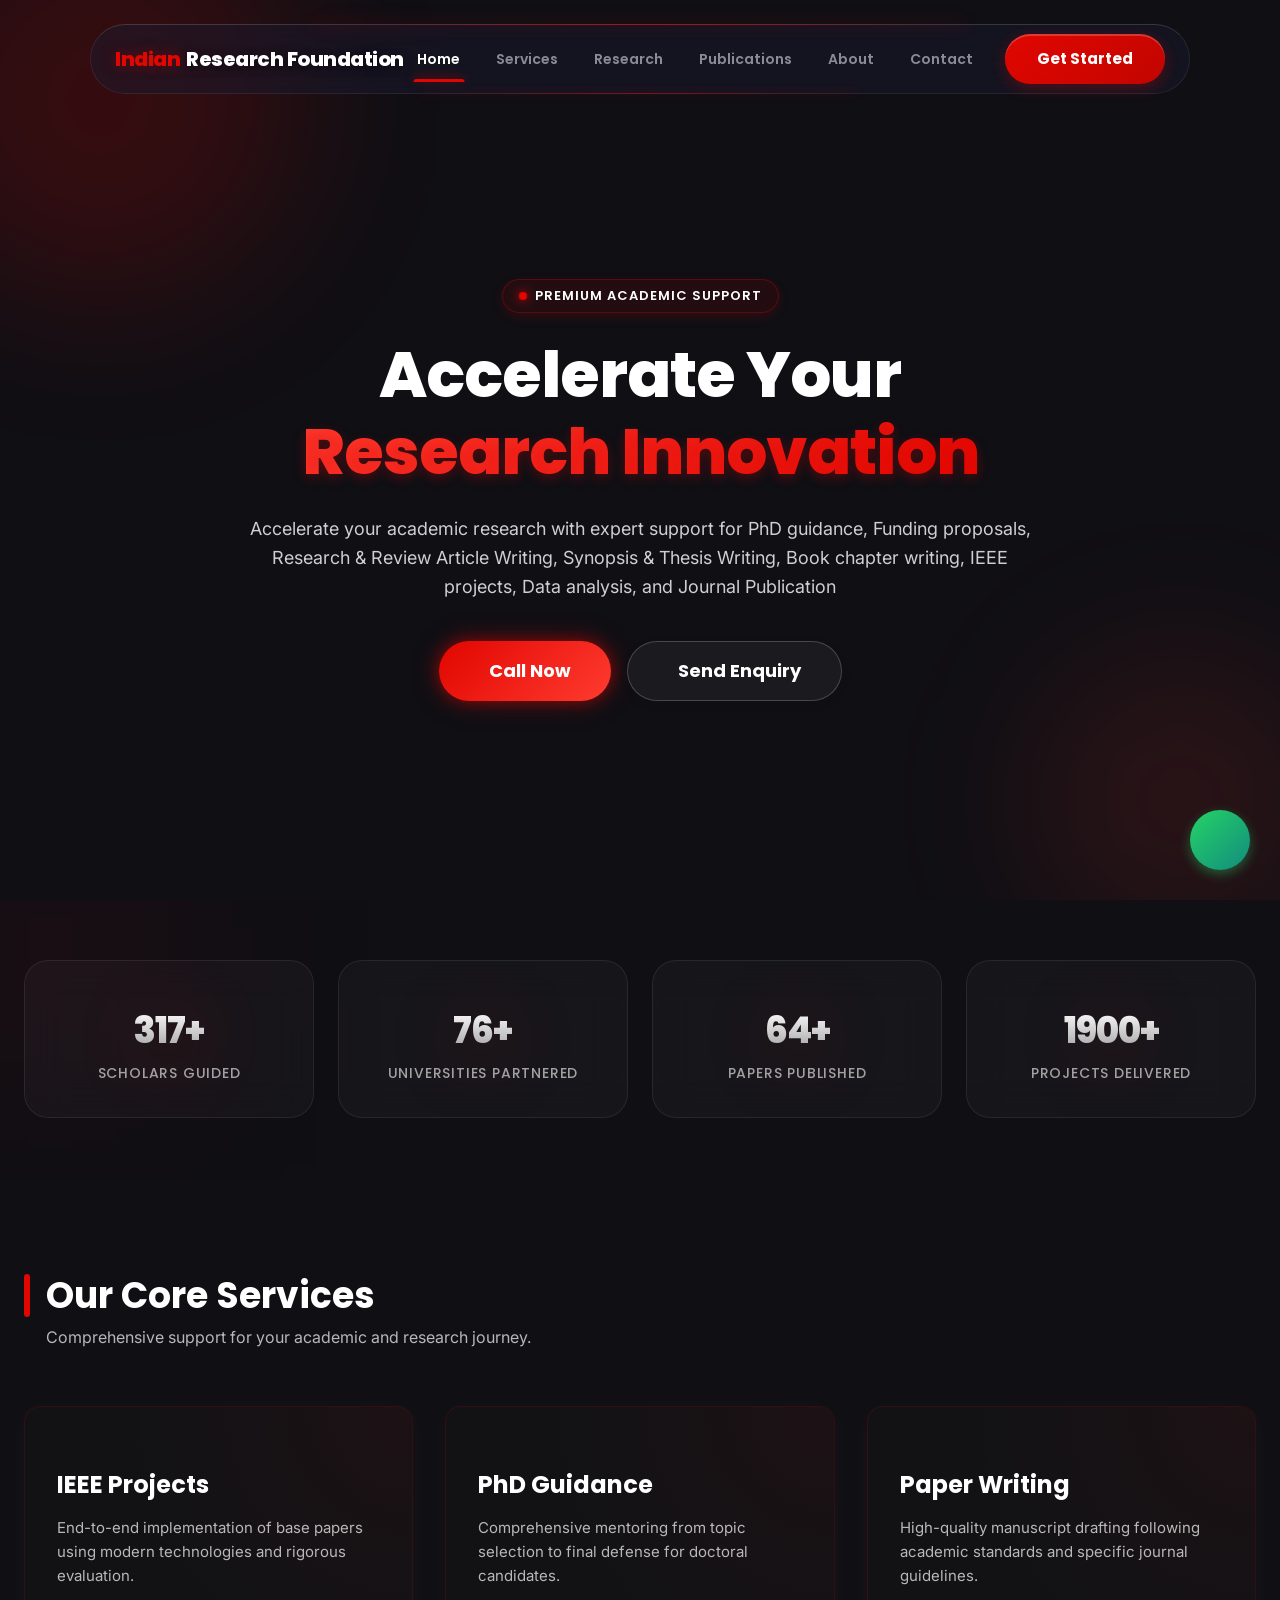
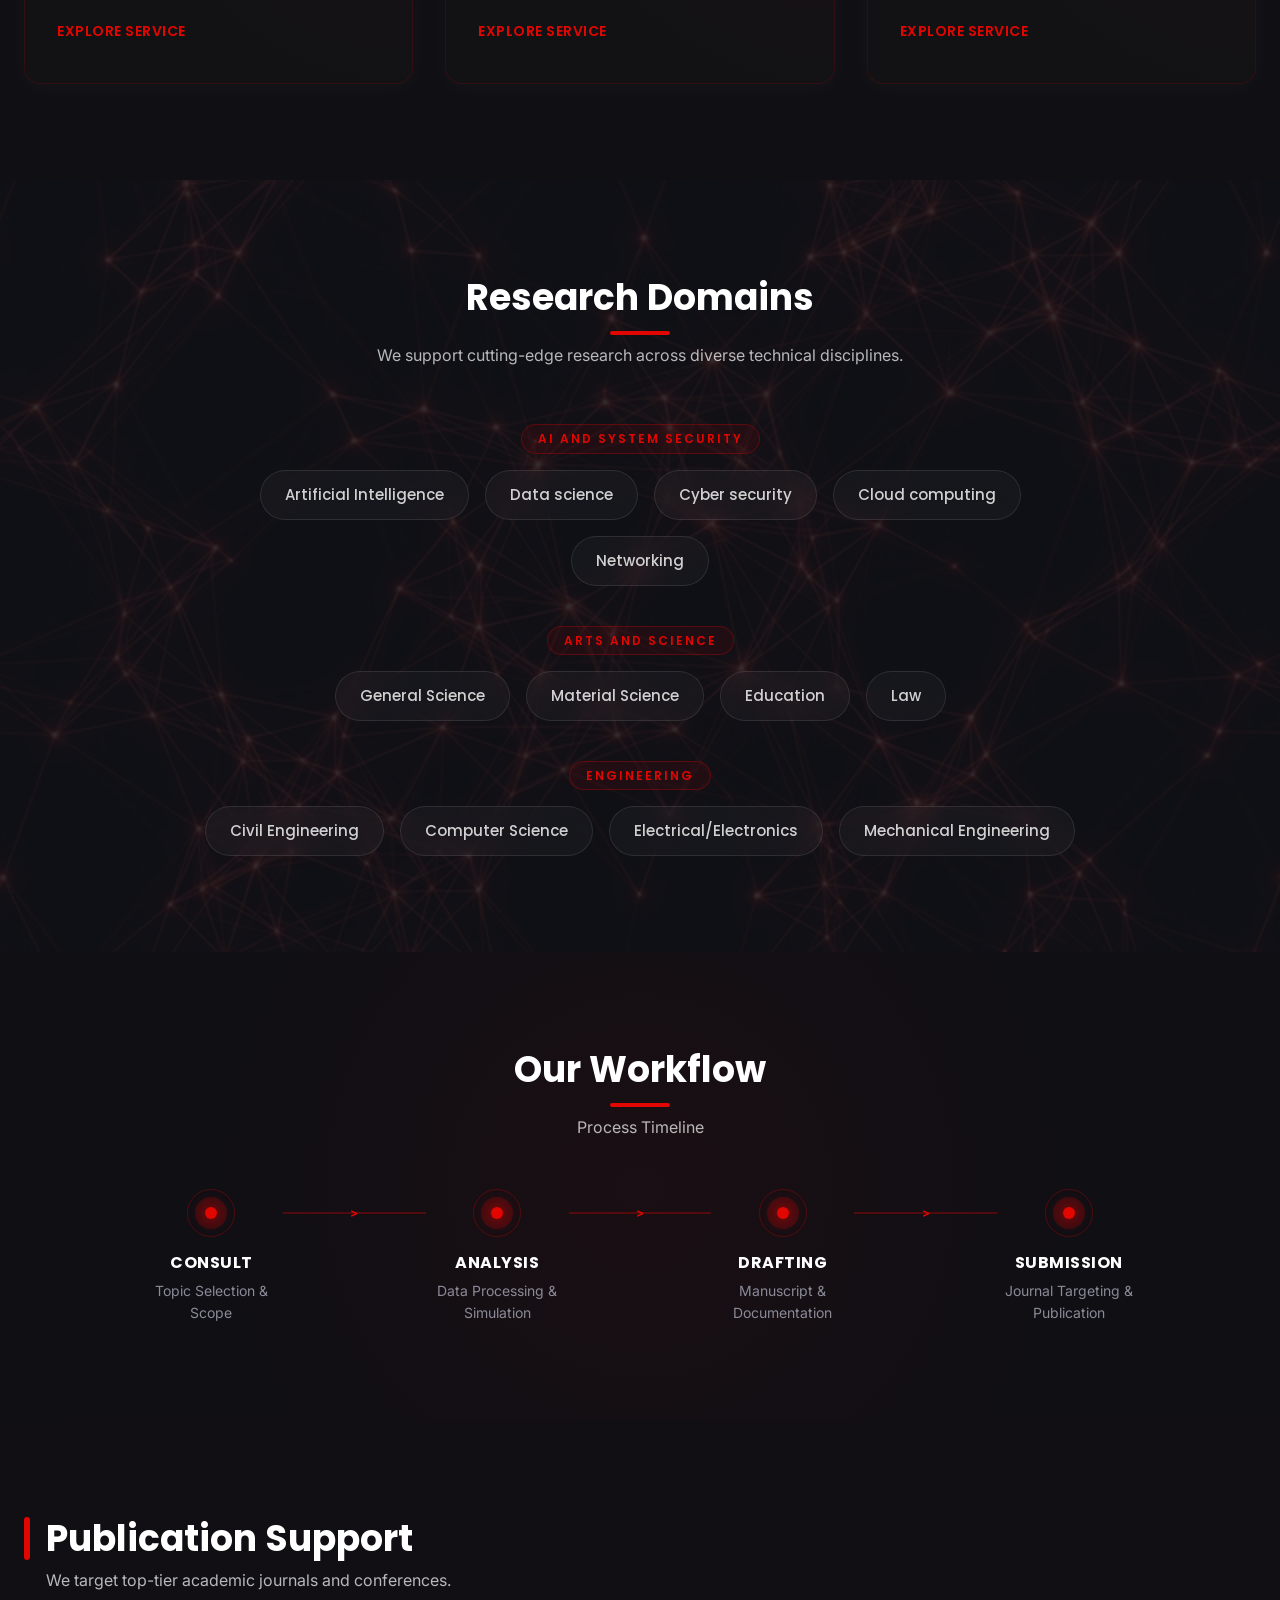
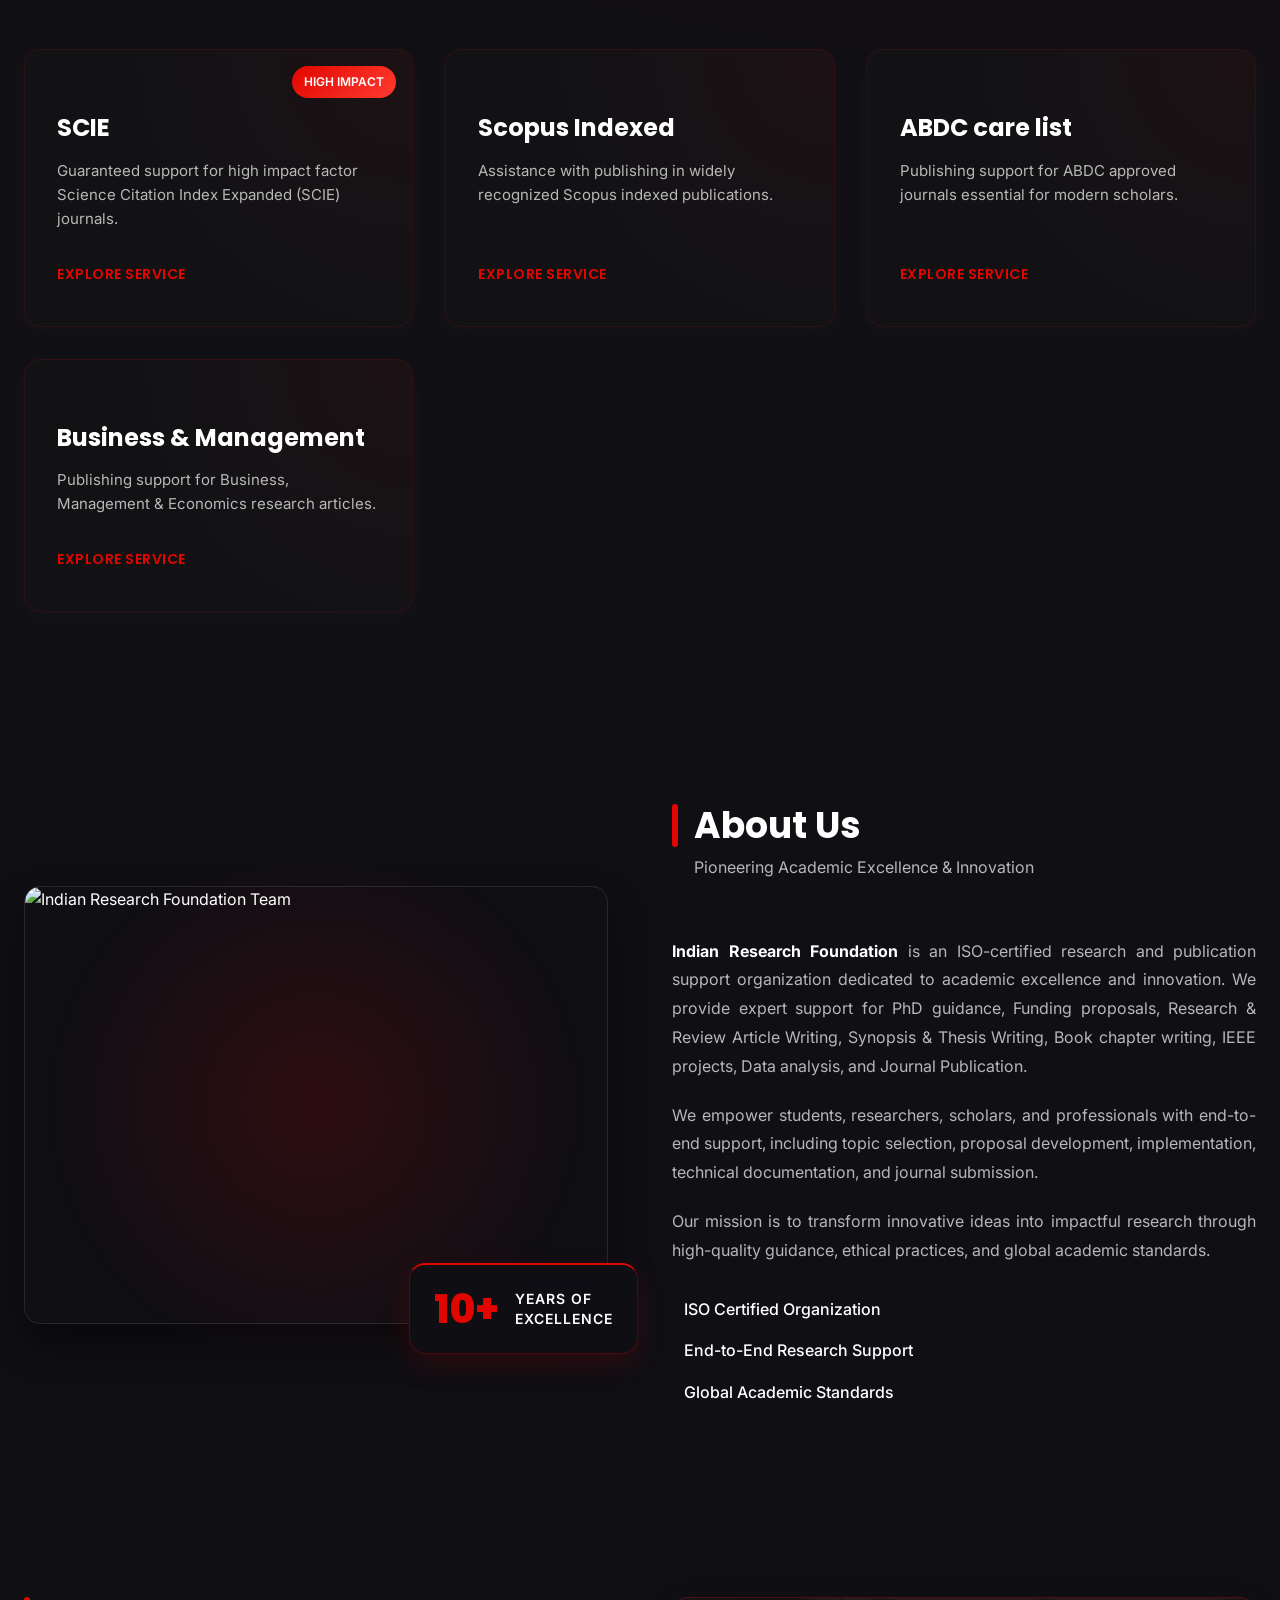
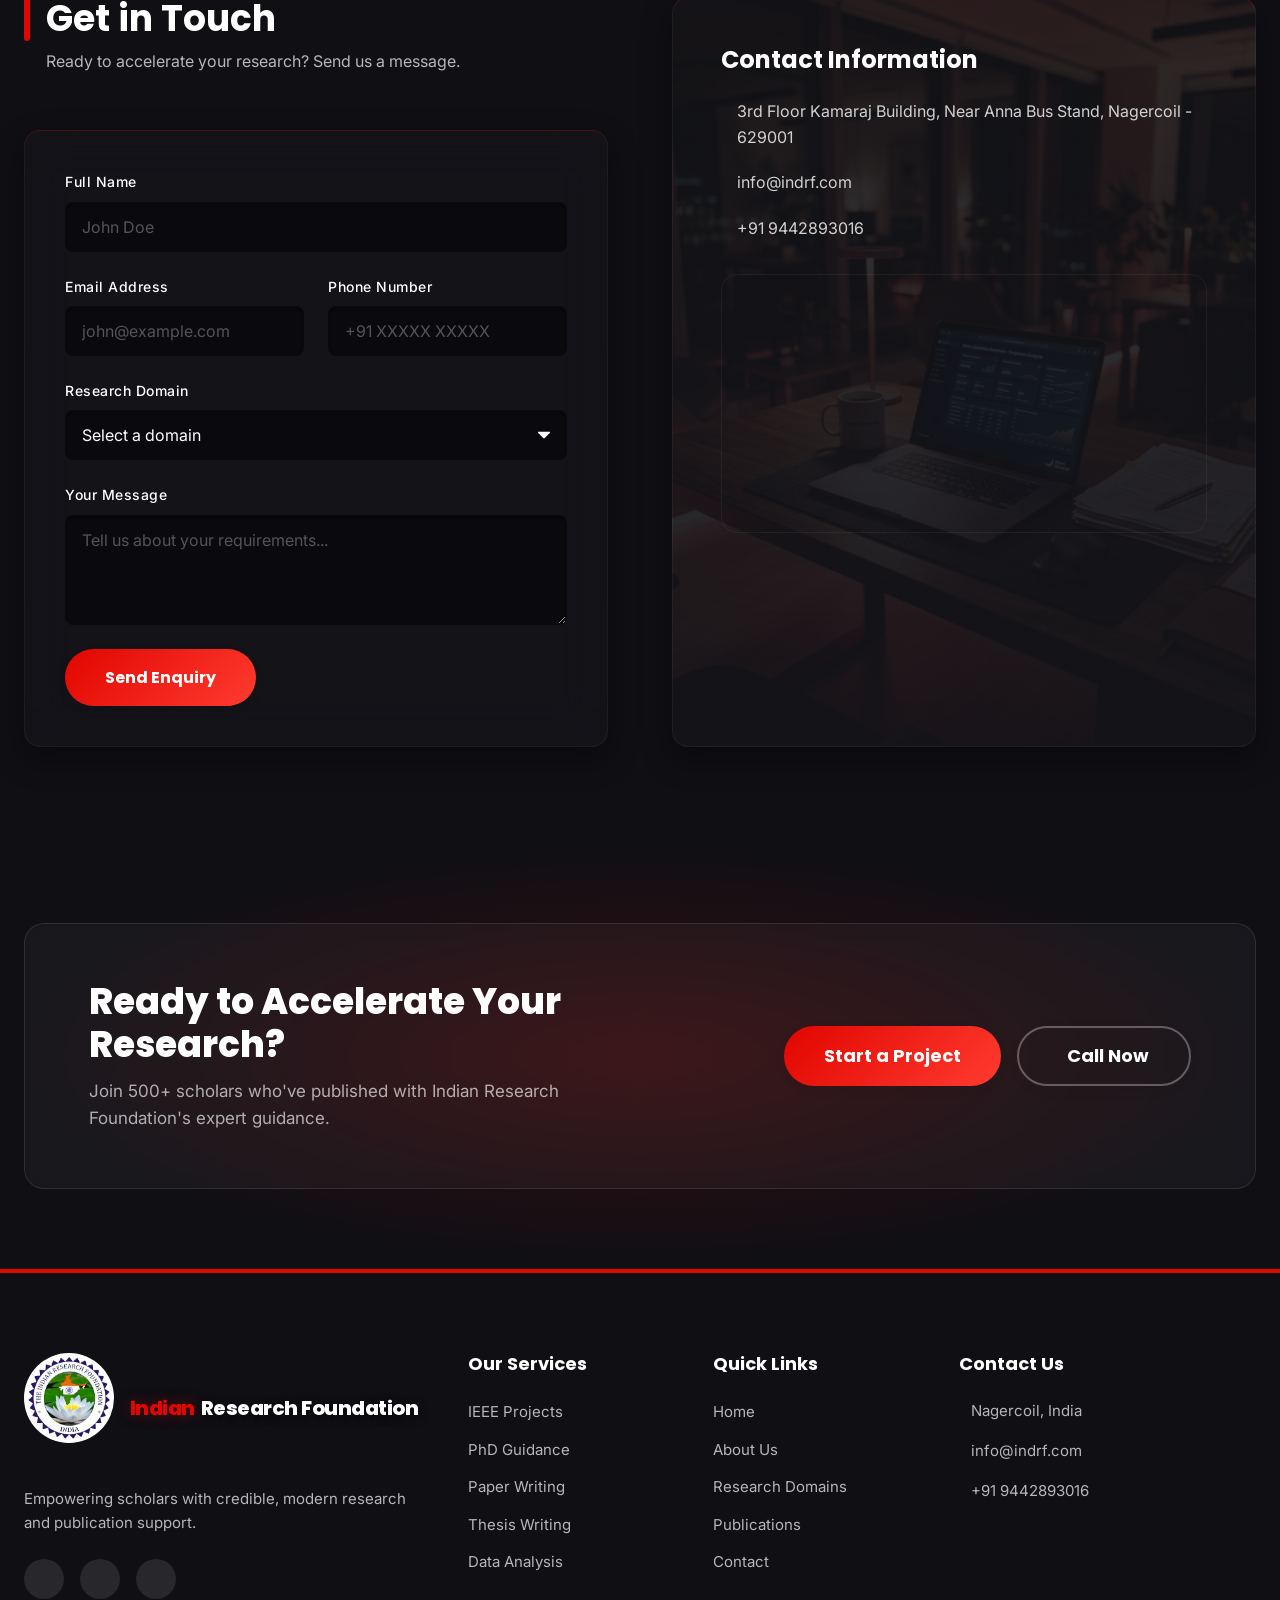
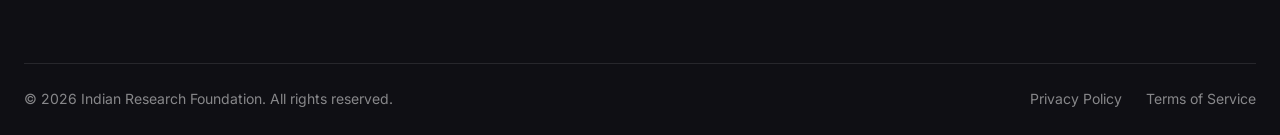
==== commit cee394b5: "Update Google Maps embed location" ====
--- a/index.html
+++ b/index.html
@@ -446,7 +446,7 @@
 
                             <div class="map-container mt-4">
                                 <iframe
-                                    src="https://www.google.com/maps/embed?pb=!1m18!1m12!1m3!1d4696.431447111168!2d77.43129277686762!3d8.181349389415782!2m3!1f0!2f0!3f0!3m2!1i1024!2i768!4f13.1!3m3!1m2!1s0x3b04f755b97f5ee3%3A0x9c50f6c06043ed02!2sEKADD%20TECH!5e0!3m2!1sen!2sin!4v1772619800740!5m2!1sen!2sin"
+                                    src="https://www.google.com/maps/embed?pb=!1m18!1m12!1m3!1d3949.2102931432405!2d77.43124177366401!3d8.181558801680938!2m3!1f0!2f0!3f0!3m2!1i1024!2i768!4f13.1!3m3!1m2!1s0x3b04f1250419e61d%3A0x5cfeafbca9e9ac42!2sIndian%20Research%20Foundation!5e0!3m2!1sen!2sin!4v1774171437014!5m2!1sen!2sin"
                                     width="100%" height="250" style="border:0;" allowfullscreen="" loading="lazy"
                                     referrerpolicy="no-referrer-when-downgrade"
                                     title="Indian Research Foundation Location"></iframe>
